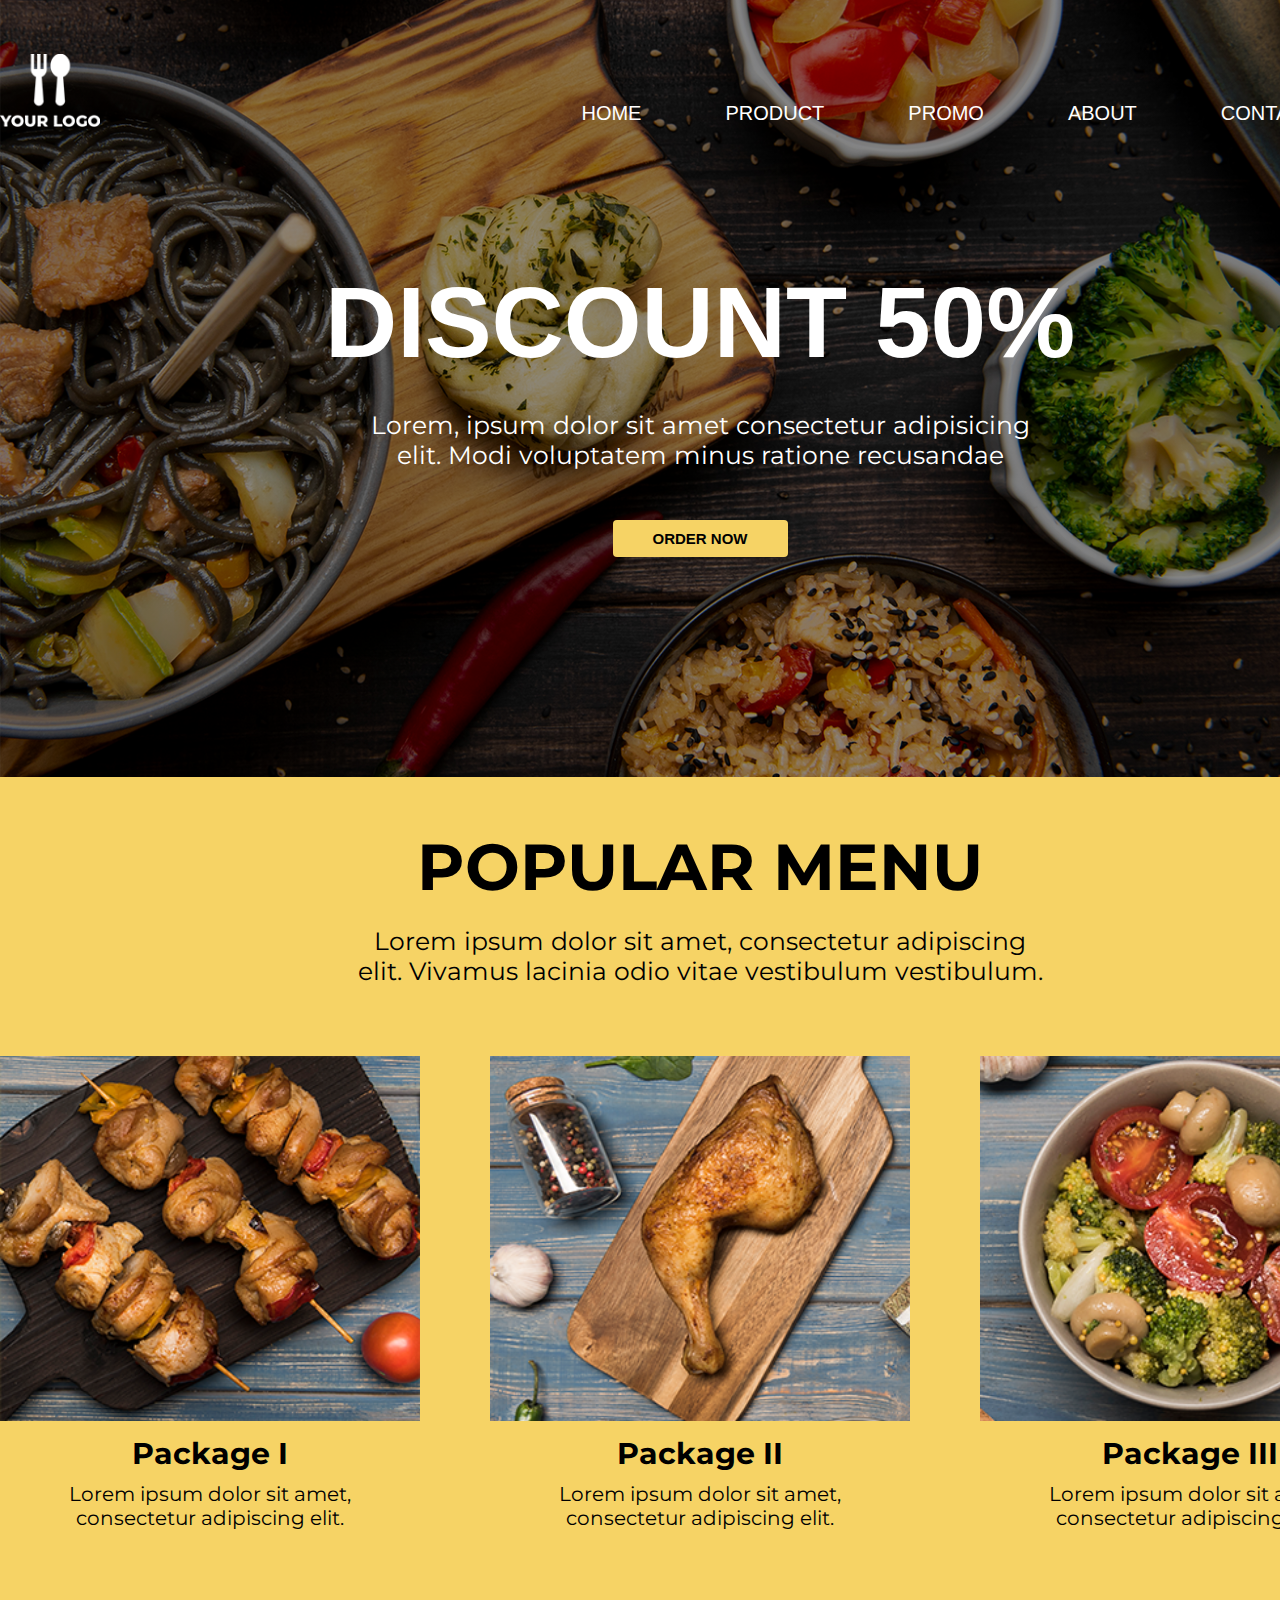
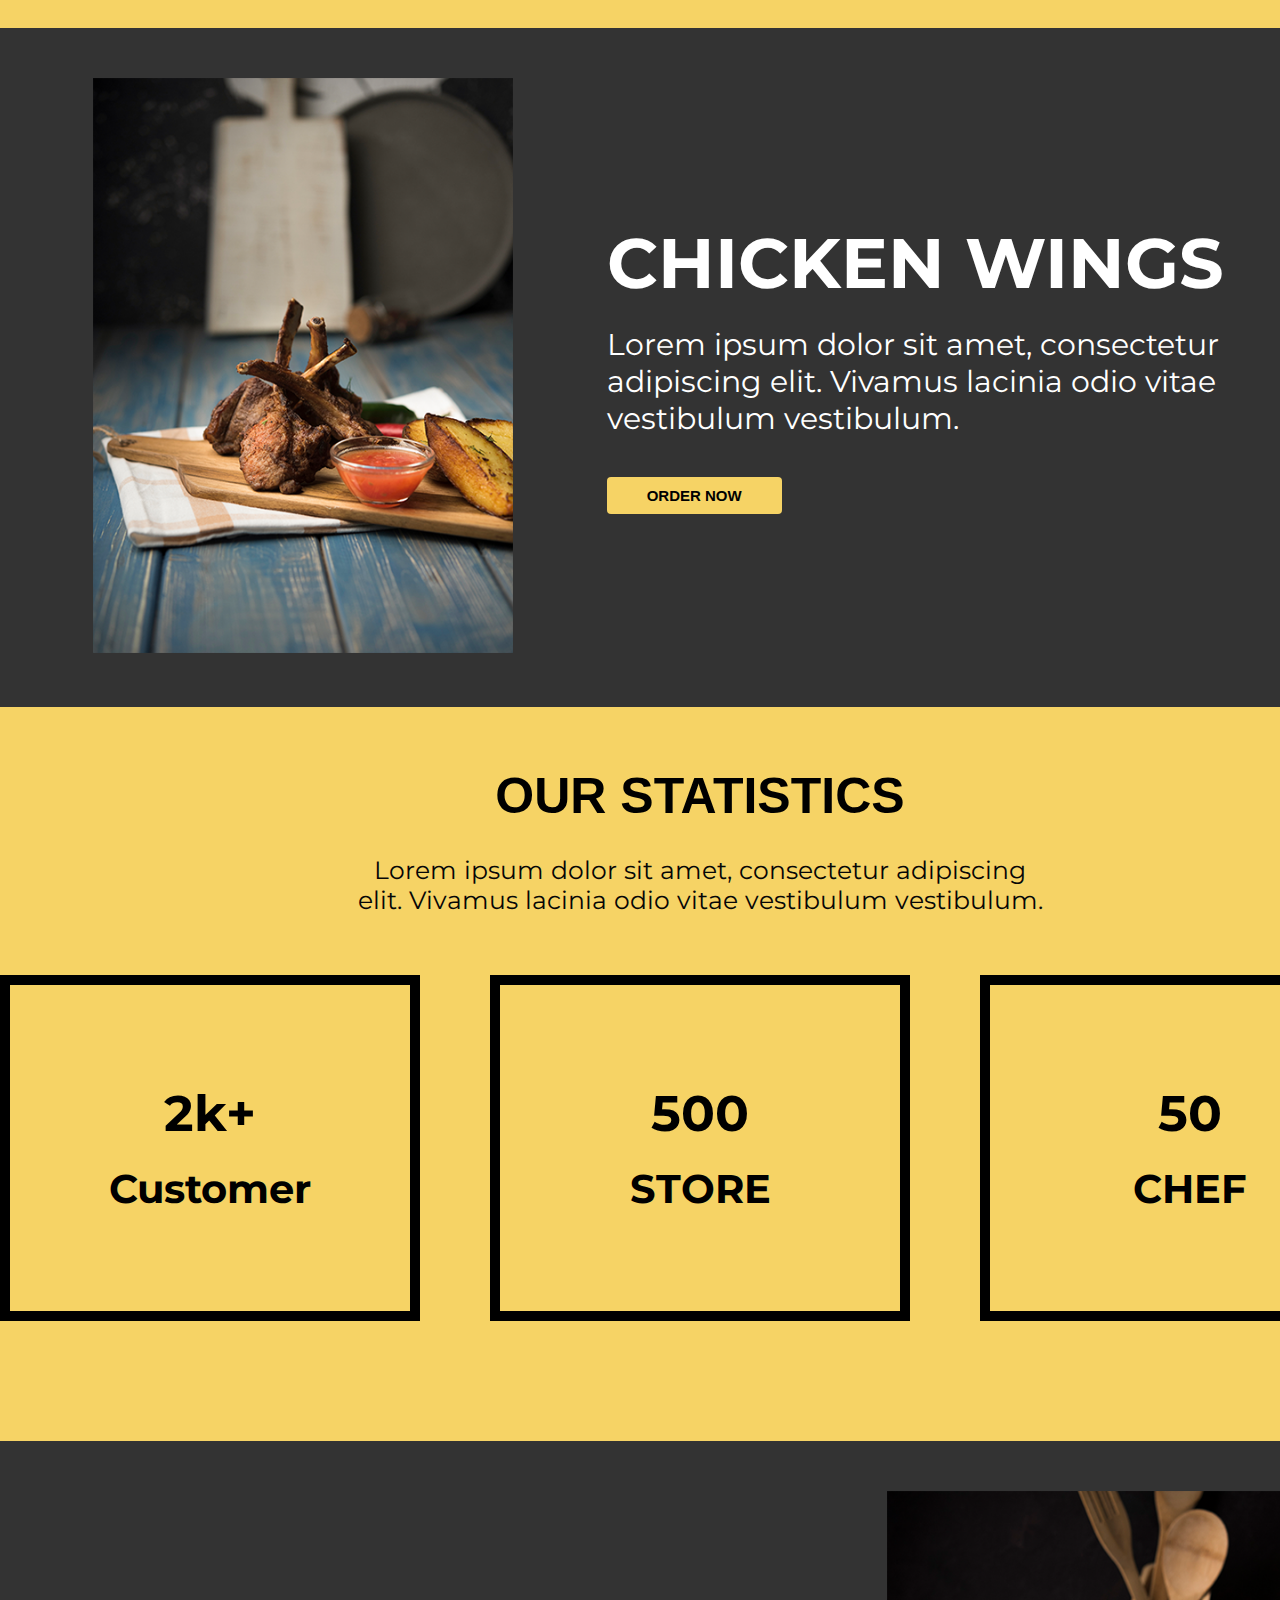
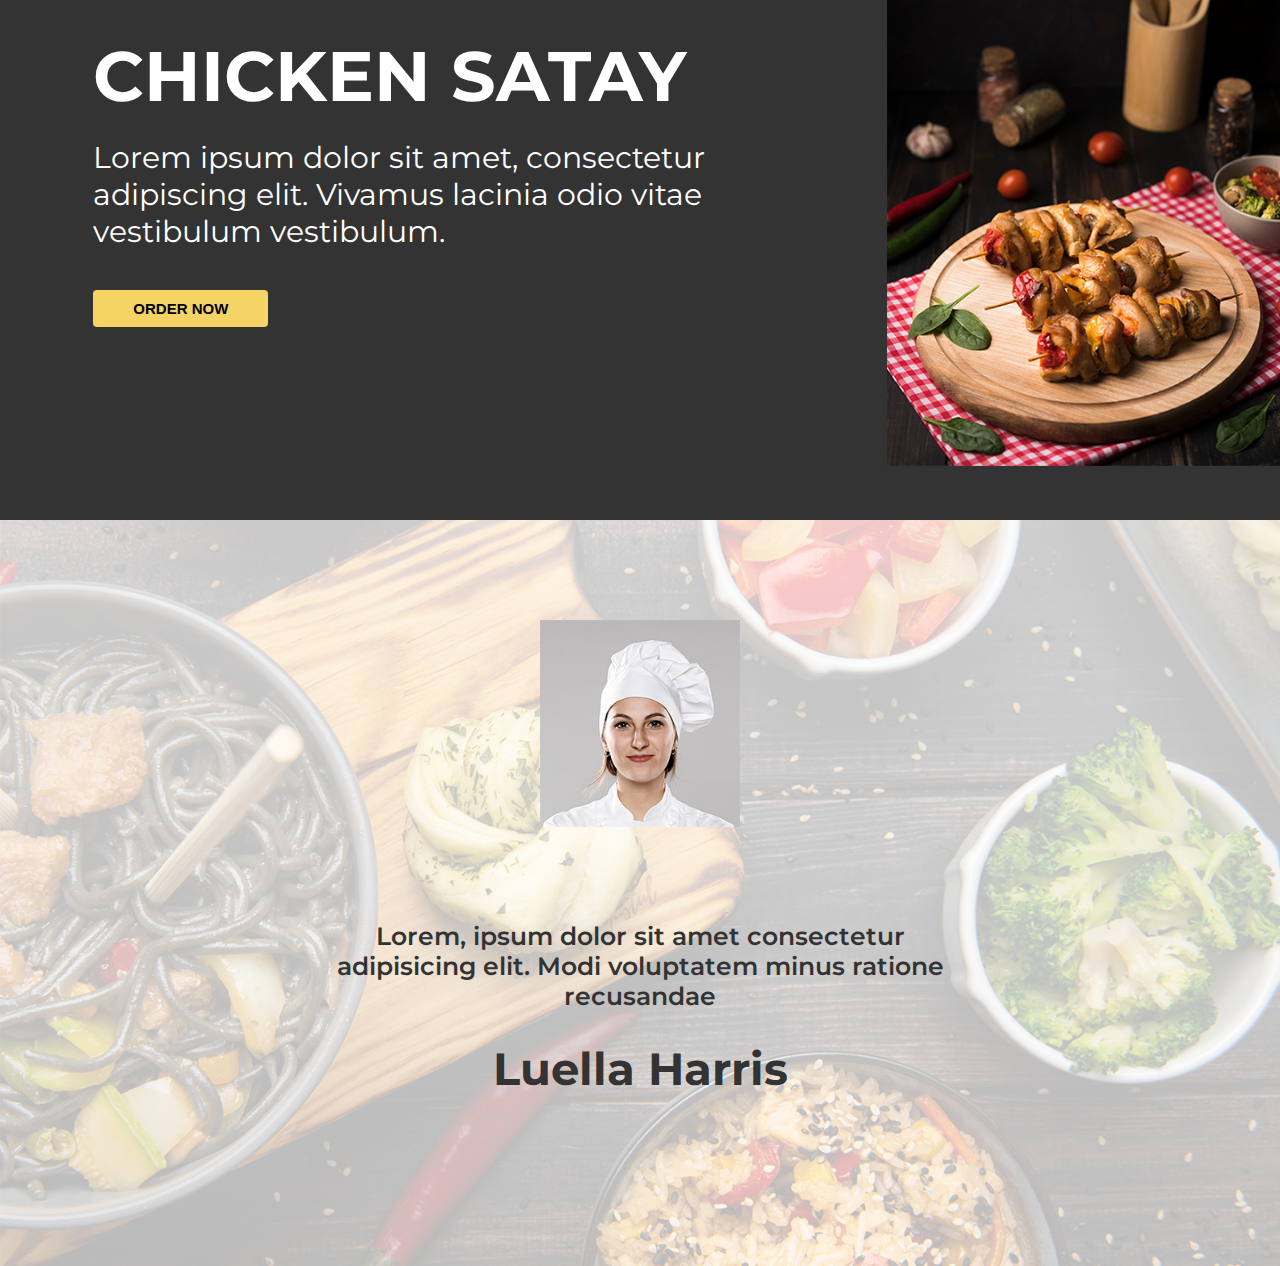
==== my-work/index.html @ dd8cdd61 "food psd" ====
<!DOCTYPE html>
<html lang="en">

<head>
    <meta charset="UTF-8">
    <meta name="viewport" content="width=device-width, initial-scale=1.0">
    <link rel="stylesheet" href="style.css">
    <link rel="stylesheet" href="https://cdnjs.cloudflare.com/ajax/libs/font-awesome/6.4.2/css/all.min.css"
        integrity="sha512-z3gLpd7yknf1YoNbCzqRKc4qyor8gaKU1qmn+CShxbuBusANI9QpRohGBreCFkKxLhei6S9CQXFEbbKuqLg0DA=="
        crossorigin="anonymous" referrerpolicy="no-referrer" />
    <link rel="preconnect" href="https://fonts.googleapis.com">
    <link rel="preconnect" href="https://fonts.gstatic.com" crossorigin>
    <link
        href="https://fonts.googleapis.com/css2?family=Alumni+Sans+Collegiate+One&family=Jost:ital,wght@1,400;1,500;1,600&family=Montserrat:wght@200;300&display=swap"
        rel="stylesheet">
    <link rel="preconnect" href="https://fonts.googleapis.com">
    <link rel="preconnect" href="https://fonts.gstatic.com" crossorigin>
    <link
        href="https://fonts.googleapis.com/css2?family=Alumni+Sans+Collegiate+One&family=Jost:ital,wght@1,400;1,500;1,600&family=Montserrat:wght@200;300;700&display=swap"
        rel="stylesheet">
    <title>Document</title>
</head>

<body>

    <!-- ................................Part of section one..................................... -->

    <section class="sec-one">
        <header class="head-1">
            <div class="container">
                <nav class="navbar row jsc ali">
                    <div class="logo">
                        <img src="./img/logo.png" alt="">
                    </div>
                    <div class="link">
                        <ul>
                            <li><a href="#">HOME</a></li>
                            <li><a href="#">PRODUCT</a></li>
                            <li><a href="#">PROMO</a></li>
                            <li><a href="#">ABOUT</a></li>
                            <li><a href="#">CONTACT</a></li>
                            <li><a href="#"></a><i class="fa-solid fa-magnifying-glass"></i></li>
                        </ul>
                    </div>
                </nav>
            </div>
        </header>
        <div class="home-sec">
            <div class="container">
                <div class="main-home-text">
                    <div>
                        <h1>Discount 50%</h1>
                    </div>
                    <div>
                        <p>Lorem, ipsum dolor sit amet consectetur adipisicing elit. Modi voluptatem minus ratione
                            recusandae</p>
                    </div>
                    <div class="order-now">
                        <div class="setup">
                            <button>Order now</button>
                        </div>
                    </div>
                </div>
            </div>
        </div>
    </section>

    <!-- .............................Part of section two............................. -->

    <section class="sec-two">
        <div class="container">
            <div class="sec-two-main">
                <div class="sec-two-text">
                    <div>
                        <h3>Popular menu</h3>
                    </div>
                    <div>
                        <p>Lorem ipsum dolor sit amet, consectetur adipiscing elit. Vivamus lacinia odio vitae
                            vestibulum vestibulum. </p>
                    </div>
                </div>
            </div>
            <div class="card">
                <div class="row jsc">
                    <div class="col-30">
                        <div>
                            <img src="./img/card-1.png" alt="">
                        </div>
                        <div>
                            <h3>Package I</h3>
                        </div>
                        <div>
                            <p>Lorem ipsum dolor sit amet, consectetur adipiscing elit.</p>
                        </div>
                    </div>
                    <div class="col-30">
                        <div>
                            <img src="./img/card-2.png" alt="">
                        </div>
                        <div>
                            <h3>Package II</h3>
                        </div>
                        <div>
                            <p>Lorem ipsum dolor sit amet, consectetur adipiscing elit.</p>
                        </div>
                    </div>
                    <div class="col-30">
                        <div>
                            <img src="./img/card-3.png" alt="">
                        </div>
                        <div>
                            <h3>Package III</h3>
                        </div>
                        <div>
                            <p>Lorem ipsum dolor sit amet, consectetur adipiscing elit.</p>
                        </div>
                    </div>
                </div>
            </div>
        </div>
    </section>

    <!-- .........................Part of section three............................... -->

    <section class="sec-three">
        <div class="container">
            <div class="sec-three-main">
                <div class="row space ali">
                    <div class="col-30">
                        <div>
                            <img src="./img/sec-three.png" alt="">
                        </div>
                    </div>
                    <div class="col-50">
                        <div>
                            <h4>Chicken wings</h4>
                        </div>
                        <div>
                            <p>Lorem ipsum dolor sit amet, consectetur adipiscing elit. Vivamus lacinia odio vitae
                                vestibulum vestibulum. </p>
                        </div>
                        <div class="order-now-2">
                            <div class="setup">
                                <button>Order now</button>
                            </div>
                        </div>
                    </div>
                </div>
            </div>
        </div>
    </section>

    <!-- ..............................Part of section four........................... -->

    <section class="sec-four">
        <div class="container">
            <div class="padd-setup">
                <div class="sec-four-main">
                    <div>
                        <h5>our statistics</h5>
                    </div>
                    <div>
                        <p>
                            Lorem ipsum dolor sit amet, consectetur adipiscing elit. Vivamus lacinia odio vitae
                            vestibulum vestibulum.
                        </p>
                    </div>
                </div>
                <div class="sec-four-card">
                    <div class="row jsc">
                        <div class="col-30">
                            <div>
                                <h5 class="main-t">2k+</h5>
                            </div>
                            <div>
                                <h5 class="sub-t">Customer</h5>
                            </div>
                        </div>
                        <div class="col-30">
                            <div>
                                <h5 class="main-t">500</h5>
                            </div>
                            <div>
                                <h5 class="sub-t">STORE</h5>
                            </div>
                        </div>
                        <div class="col-30">
                            <div>
                                <h5 class="main-t">50</h5>
                            </div>
                            <div>
                                <h5 class="sub-t">CHEF</h5>
                            </div>
                        </div>
                    </div>
                </div>
            </div>
        </div>
    </section>

    <!-- ...........................Part of section five............................. -->

    <section class="sec-five">
        <div class="container">
            <div class="sec-five-main">
                <div class="row space ali">
                    <div class="col-50">
                        <div>
                            <h6>Chicken Satay</h6>
                        </div>
                        <div>
                            <p>Lorem ipsum dolor sit amet, consectetur adipiscing elit. Vivamus lacinia odio vitae
                                vestibulum vestibulum. </p>
                        </div>
                        <div class="order-now-2">
                            <div class="setup">
                                <button>Order now</button>
                            </div>
                        </div>
                    </div>
                    <div class="col-30">
                        <div>
                            <img src="./img/section-five.png" alt="">
                        </div>
                    </div>
                </div>
            </div>
        </div>
    </section>

    <!-- ...........................Part of section six............................... -->

    <section class="sec-six">
        <div class="main-part row jsc">
            <div class="container">
                <div class="image">
                    <img src="../my-work/img/passportsize.png" alt="">
                </div>
                <div class="text-part">
                    <p>Lorem, ipsum dolor sit amet consectetur adipisicing elit. Modi voluptatem minus ratione
                        recusandae</p>
                </div>
                <div class="title-padd">
                    <div class="title-text">
                        <h2>Luella Harris</h2>
                    </div>
                </div>

            </div>
        </div>
    </section>

</body>

</html>
---- my-work/style.css ----
*{
    margin: 0;
    padding: 0;
    box-sizing: border-box;
}

/* section number one................................................. */

.container{
    width: 1400px;
    margin: 0 auto;
}

.sec-one{
    background-image: linear-gradient(rgba(0, 0, 0, 0.455), rgba(0, 0, 0, 0.438)), url(../my-work/img/main-bg.png);
    background-repeat: no-repeat;
    background-size: cover;
    /* height: 800px; */
    
}

.ali{
    align-items: center;
    /* padding: 5px 0; */
    /* line-height: 50px; */
}
.logo{
    width: 100px;
    
}
.logo img{
    width: 100%;
    /* vertical-align: middle; */
}

.row{
    display: flex;
}

.jsc{
    justify-content: space-between;
}

.link ul li{
    display: inline-block;
    margin: 60px 0px 60px 80px;
}

.link ul li a{
    color: white;
    text-decoration: none;
    font-family: sans-serif;
    font-size: 20px;
}

i{
    color: white;
    font-size: 20px;
}

.home-sec{
    padding: 80px 0 100px 0;
}

.main-home-text{
    padding: 0 0 100px 0;
}
.main-home-text h1{
    text-align: center;
    text-transform: uppercase;
    font-size: 100px;
    font-family: sans-serif;
    color: white;
    /* margin: 0 0 30px 0; */
}
.main-home-text p{
    width: 50%;
    margin: 30px auto;
    text-align: center;
    /* text-transform: uppercase; */
    font-size: 25px;
    font-weight: 400;
    font-family: 'Montserrat', sans-serif;
    color: white;
}

.order-now{
    /* display: inline-block; */
    /* margin: 0 auto; */
    text-align: center;
}
.setup{
    padding-bottom: 20px;
}
.order-now button{
    border-radius: 4px;
    padding: 10px 40px;
    background-color: #f6d365;
    font-size: 15px;
    font-weight: bold;
    border: none;
    text-transform: uppercase;
}

/* section number two................................. */

.sec-two{
    background-color: #f6d365;
}

.sec-two-main .sec-two-text h3{
    text-align: center;
    font-size: 65px;
    font-weight: 700;
    text-transform: uppercase;
    font-family: 'Montserrat', sans-serif;
}
.sec-two-text{
    padding: 50px 0;
}
.sec-two-text p{
    width: 50%;
    margin: 20px auto;
    text-align: center;
    /* text-transform: uppercase; */
    font-size: 25px;
    font-weight: 400;
    font-family: 'Montserrat', sans-serif;
    color: rgb(0, 0, 0);
}
.card .col-30{
    width: 30%;
    padding: 0 0 98px 0;
    /* border: solid black; */
}
.card img{
    width: 100%;
}
.card h3{
    text-align: center;
    padding: 10px 0;
    font-size: 30px;
    font-family: 'Montserrat', sans-serif;
}
.card p{
    width: 70%;
    font-size: 20px;
    margin: 0 auto;
    text-align: center;
    font-family: 'Montserrat', sans-serif;
}

/* section number three.............................. */

.sec-three{
    background-color: #333333;
    padding: 50px 0;
}

.sec-three-main .col-30{
    width: 30%;
    /* border: 1px solid white; */
}

.sec-three-main .col-50{
    width: 50%;
    /* border: 1px solid white; */
}

.sec-three-main img{
    width: 100%;
}

.sec-three h4{
    font-size: 70px;
    text-transform: uppercase;
    color: white;
    font-family: 'Montserrat', sans-serif;
    font-weight: 700;
    margin: 20px 0;
}

.sec-three p{
    width: 95%;
    color: white;
    font-size: 30px;
    font-family: 'Montserrat', sans-serif;
    margin: 20px 0;
}

.setup{
    padding: 20px 0;
}

.order-now-2 button{
    border-radius: 4px;
    padding: 10px 40px;
    background-color: #f6d365;
    font-size: 15px;
    font-weight: bold;
    border: none;
    text-transform: uppercase;
}

/* Section number four................................ */

.sec-four{
    background-color: #f6d365;
}

.sec-four-main h5{
    text-align: center;
    text-transform: uppercase;
    font-size: 50px;
    font-family: sans-serif;
    color:  black;
}

.sec-four-main p{
    width: 50%;
    margin: 30px auto;
    text-align: center;
    /* text-transform: uppercase; */
    font-size: 25px;
    font-weight: 400;
    font-family: 'Montserrat', sans-serif;
    color: rgb(6, 6, 6);
}

.sec-four-card .col-30{
    width: 30%;
    padding: 98px 0 98px 0;
    border: 10px solid black;
}

.sec-four-card .main-t{
    text-align: center;
    /* padding: 10px 0; */
    font-size: 50px;
    font-family: 'Montserrat', sans-serif;
}
.sec-four-card .sub-t{
    font-size: 40px;
    padding: 20px 0 0 0 ;
    /* margin: 0 auto; */
    text-align: center;
    font-family: 'Montserrat', sans-serif;
}

.sec-four-card{
    padding: 30px 0;
}

.padd-setup{
    padding: 60px 0 90px 0;
}

/* section number five................................ */

.sec-five{
    background-color: #333333;
    padding: 50px 0;
}

.sec-five-main .col-30{
    width: 30%;
    /* border: 1px solid white; */
}

.space{
    justify-content: space-evenly;
}
.sec-five-main .col-50{
    width: 50%;
    /* border: 1px solid white; */
}

.sec-five-main img{
    width: 100%;
}

.sec-five h6{
    font-size: 70px;
    text-transform: uppercase;
    color: white;
    font-family: 'Montserrat', sans-serif;
    font-weight: 700;
    margin: 20px 0;
}

.sec-five p{
    width: 95%;
    color: white;
    font-size: 30px;
    font-family: 'Montserrat', sans-serif;
    margin: 20px 0;
}

.setup{
    padding: 20px 0;
}

.order-now-2 button{
    border-radius: 4px;
    padding: 10px 40px;
    background-color: #f6d365;
    font-size: 15px;
    font-weight: bold;
    border: none;
    text-transform: uppercase;
}


/* section number six................................. */

.main-part{
    background-image: linear-gradient(rgba(255, 255, 255, 0.792), rgba(255, 255, 255, 0.732)), url(../my-work/img/main-bg.png);
    background-repeat: no-repeat;
    background-size: cover;
}

.image{
    width: 200px;
    margin: 0 auto;
    padding: 100px 0 90px 0;
}

.image img{
    width: 100%;
}

.text-part p{
    width: 50%;
    margin: 0 auto;
    text-align: center;
    /* text-transform: uppercase; */
    font-size: 25px;
    font-weight: 600;
    font-family: 'Montserrat', sans-serif;
    color: #333333;
}

.title-text h2{
    text-align: center;
    padding: 30px 0 100px 0;
    font-weight: bolder;
    font-size: 45px;
    font-family: 'Montserrat', sans-serif;
    color: #333333;
}

.title-padd{
    padding-bottom: 70px;
}
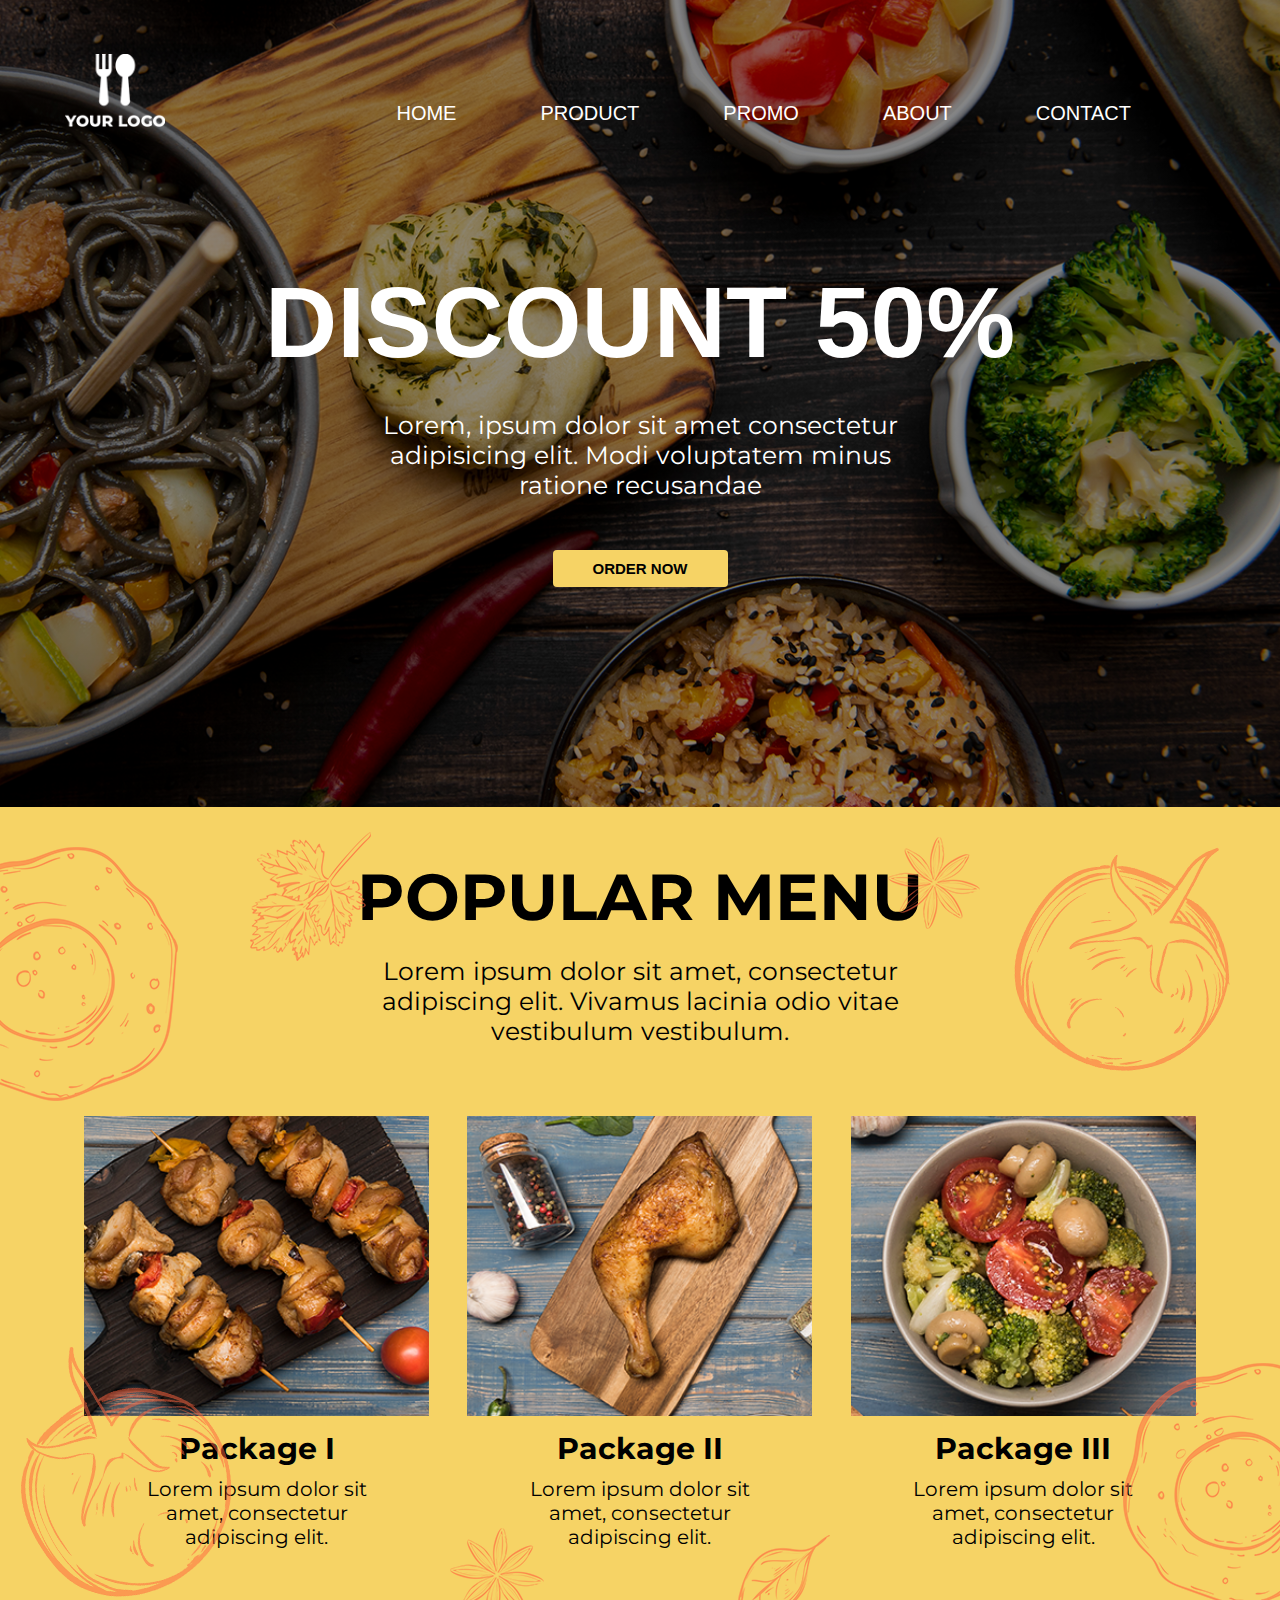
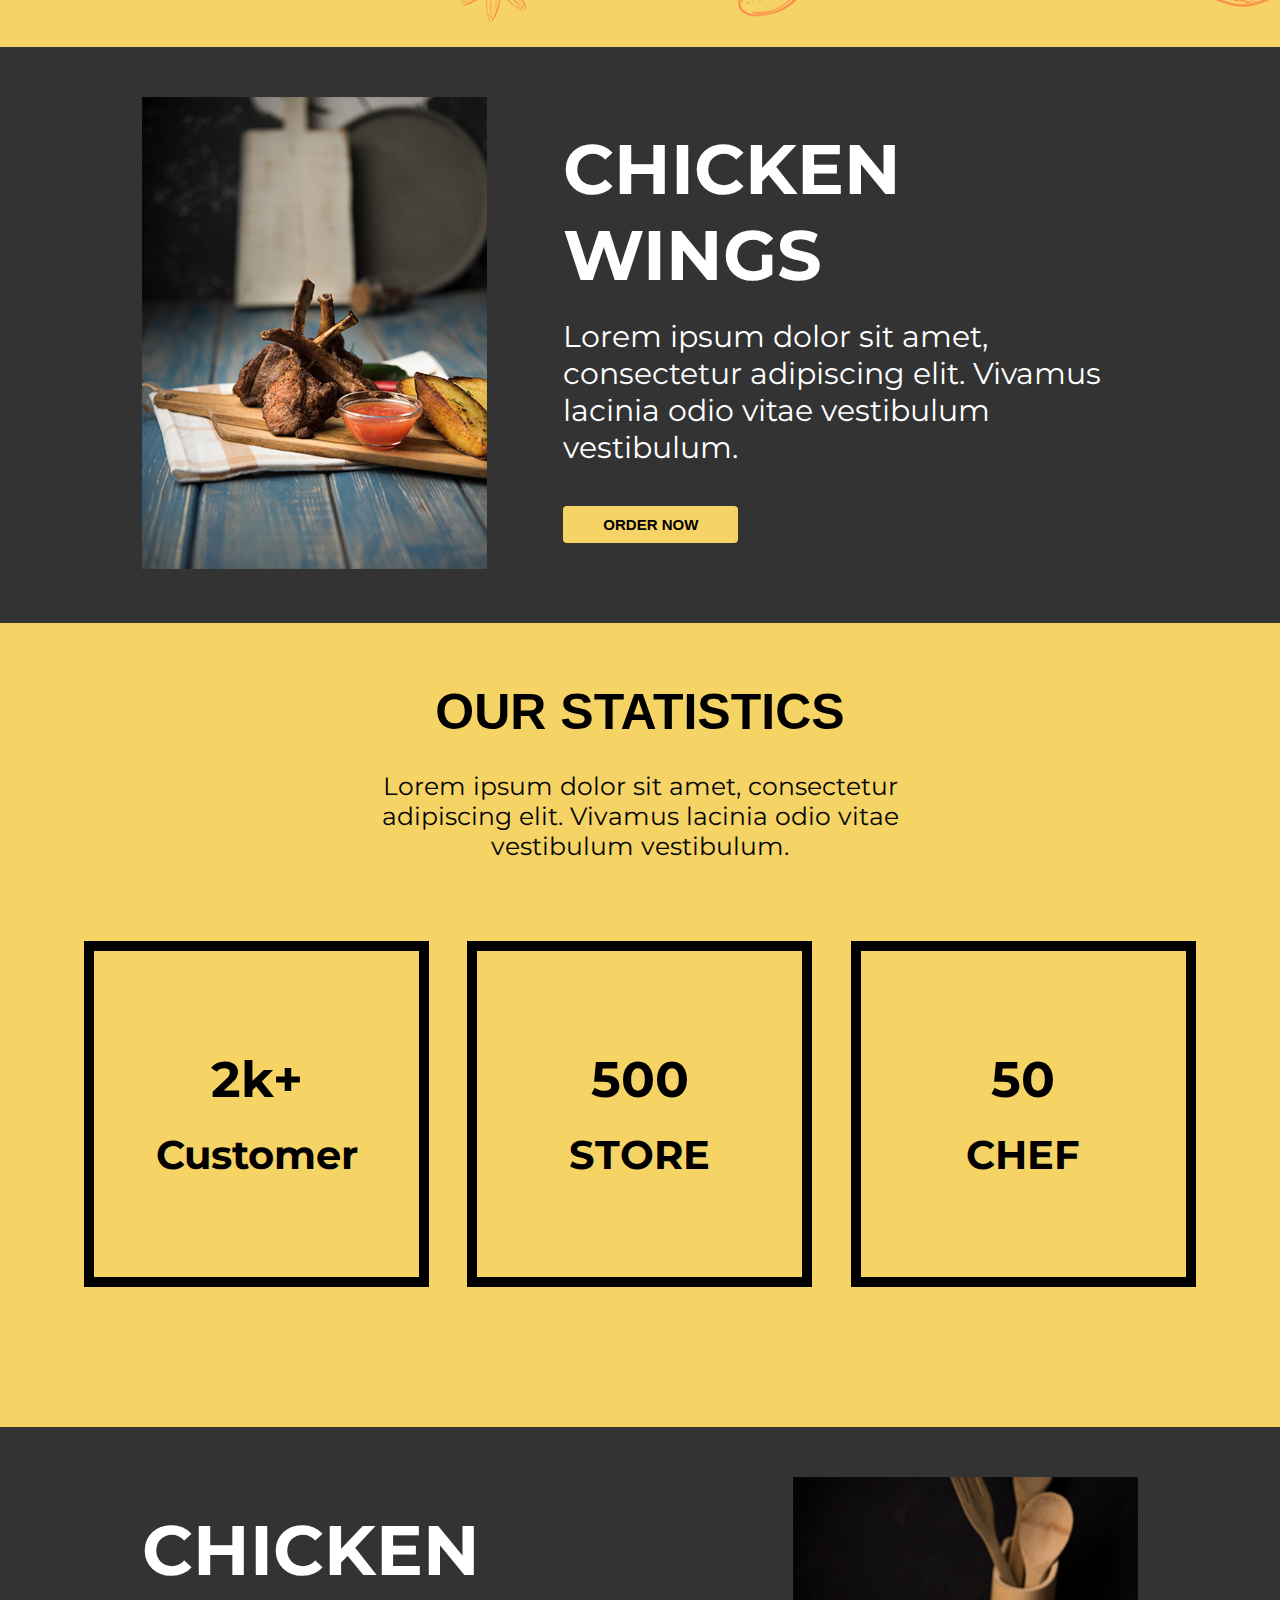
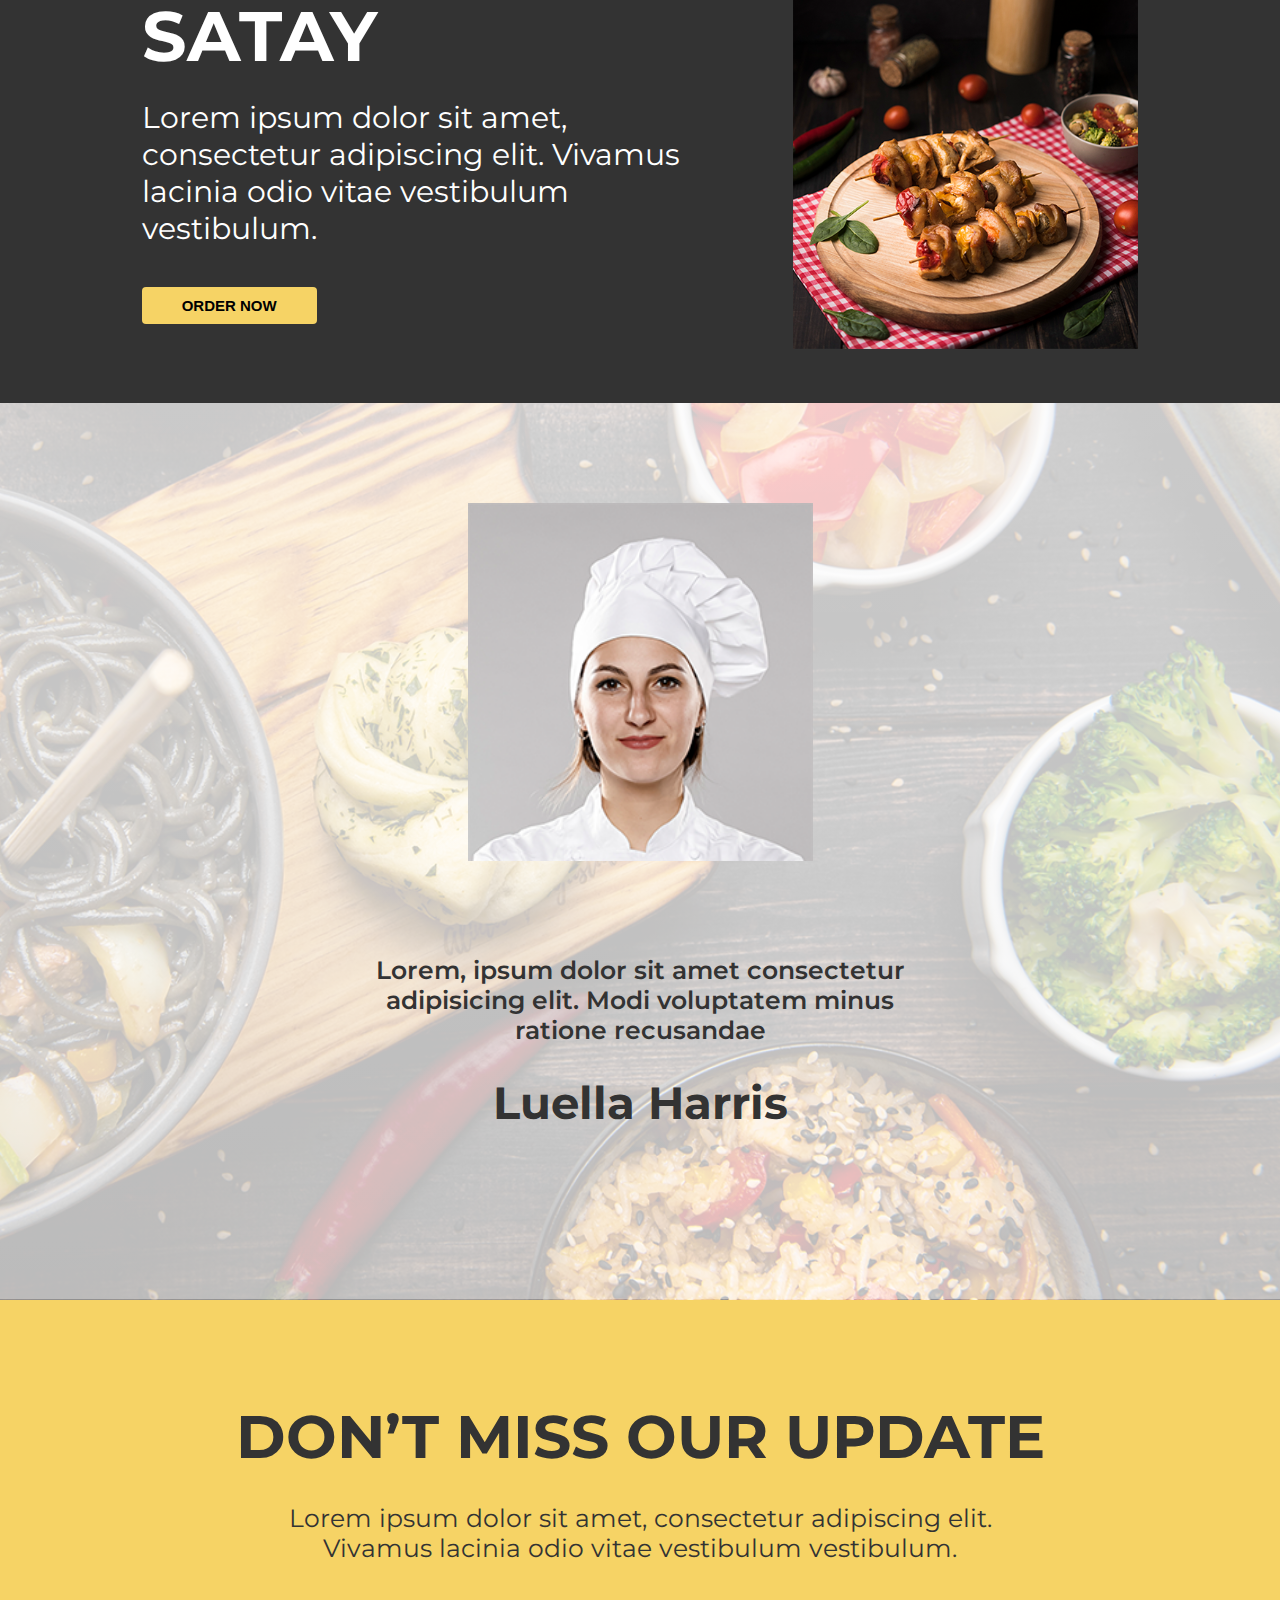
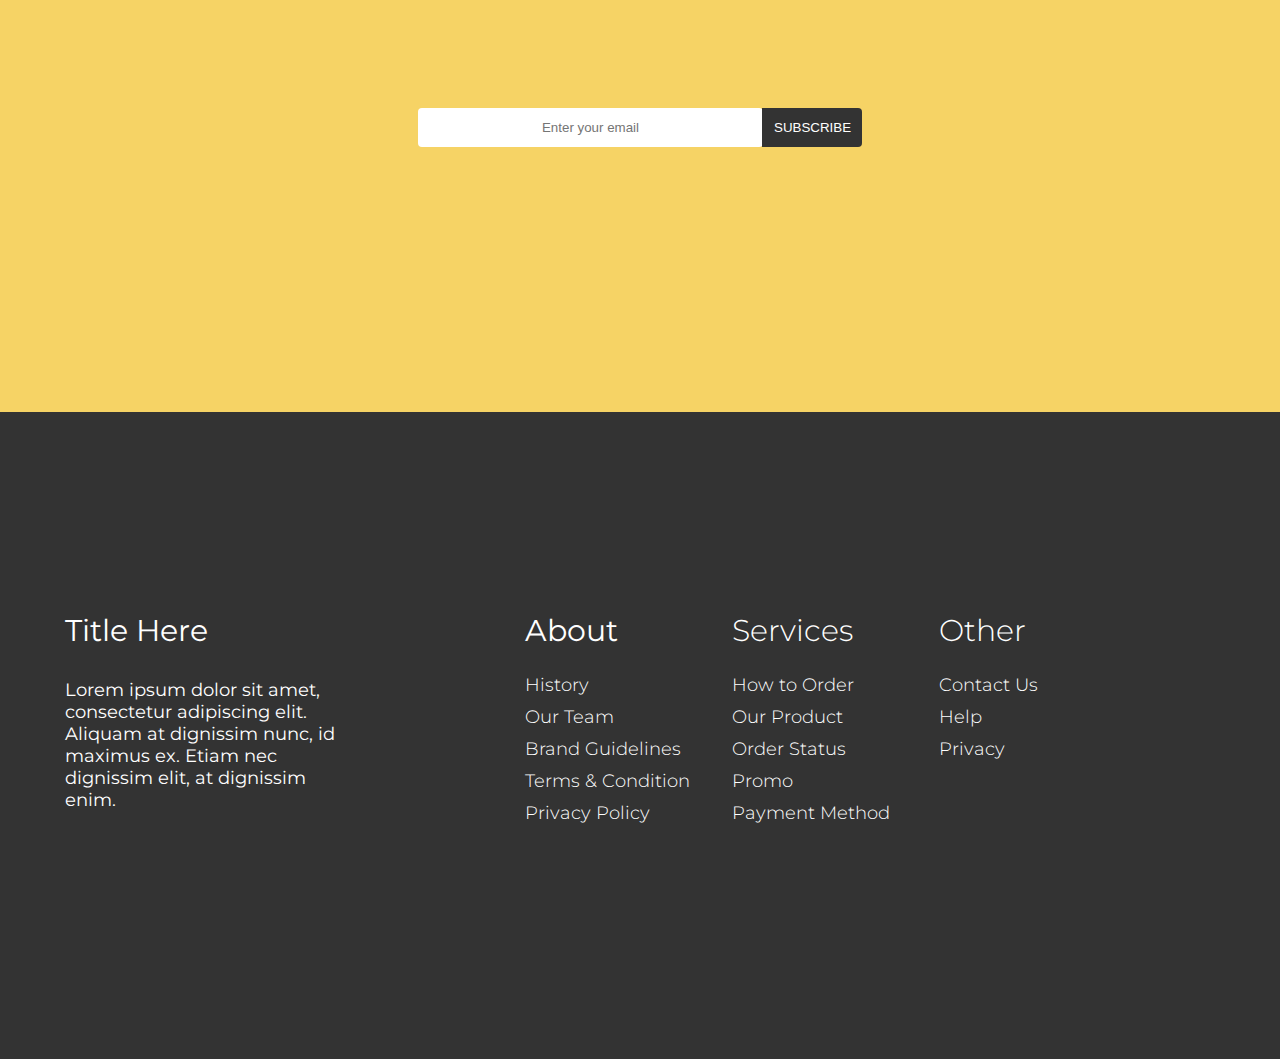
==== commit 462a9bed: "my-psd" ====
--- a/my-work/index.html
+++ b/my-work/index.html
@@ -5,9 +5,6 @@
     <meta charset="UTF-8">
     <meta name="viewport" content="width=device-width, initial-scale=1.0">
     <link rel="stylesheet" href="style.css">
-    <link rel="stylesheet" href="https://cdnjs.cloudflare.com/ajax/libs/font-awesome/6.4.2/css/all.min.css"
-        integrity="sha512-z3gLpd7yknf1YoNbCzqRKc4qyor8gaKU1qmn+CShxbuBusANI9QpRohGBreCFkKxLhei6S9CQXFEbbKuqLg0DA=="
-        crossorigin="anonymous" referrerpolicy="no-referrer" />
     <link rel="preconnect" href="https://fonts.googleapis.com">
     <link rel="preconnect" href="https://fonts.gstatic.com" crossorigin>
     <link
@@ -18,6 +15,9 @@
     <link
         href="https://fonts.googleapis.com/css2?family=Alumni+Sans+Collegiate+One&family=Jost:ital,wght@1,400;1,500;1,600&family=Montserrat:wght@200;300;700&display=swap"
         rel="stylesheet">
+    <link rel="stylesheet" href="https://cdnjs.cloudflare.com/ajax/libs/font-awesome/6.4.2/css/all.min.css"
+        integrity="sha512-z3gLpd7yknf1YoNbCzqRKc4qyor8gaKU1qmn+CShxbuBusANI9QpRohGBreCFkKxLhei6S9CQXFEbbKuqLg0DA=="
+        crossorigin="anonymous" referrerpolicy="no-referrer" />
     <title>Document</title>
 </head>
 
@@ -118,6 +118,32 @@
                 </div>
             </div>
         </div>
+        <div class="sec-2-img1">
+            <div>
+                <img src="./img/sec-2-1.png" class="s2-pos i-two-1" alt="">
+            </div>
+            <div>
+                <img src="./img/sec-2-2.png" class="s2-pos i-two-2" alt="">
+            </div>
+            <div>
+                <img src="./img/sec-2-3.png" class="s2-pos i-two-3" alt="">
+            </div>
+            <div>
+                <img src="./img/sec-2-4.png" class="s2-pos i-two-4" alt="">
+            </div>
+            <div>
+                <img src="./img/sec-2-5.png" class="s2-pos i-two-5" alt="">
+            </div>
+            <div>
+                <img src="./img/sec-2-6.png" class="s2-pos i-two-6" alt="">
+            </div>
+            <div>
+                <img src="./img/sec-2-7.png" class="s2-pos i-two-7" alt="">
+            </div>
+            <div>
+                <img src="./img/sec-2-8.png" class="s2-pos i-two-8" alt="">
+            </div>
+        </div>
     </section>
 
     <!-- .........................Part of section three............................... -->
@@ -245,11 +271,94 @@
                         <h2>Luella Harris</h2>
                     </div>
                 </div>
-
-            </div>
-        </div>
-    </section>
-
+            </div>
+        </div>
+    </section>
+
+    <!-- ............................Part of section seven............................. -->
+
+
+    <section class="sec-seven">
+        <div class="container">
+            <div class="sec-seven-main">
+                <div class="sec-seven-main-text">
+                    <h1>Don’t Miss Our Update</h1>
+                </div>
+                <div class="sec-seven-sub-text">
+                    <p>Lorem ipsum dolor sit amet, consectetur adipiscing elit. Vivamus lacinia odio vitae vestibulum
+                        vestibulum. </p>
+                </div>
+                <div class="input-box">
+                    <div class="padding">
+                        <input type="email" placeholder="Enter your email" required>
+                        <button>SUBSCRIBE</button>
+                    </div>
+                </div>
+            </div>
+        </div>
+    </section>
+
+    <!-- ..........................Part of section eight.............................. -->
+
+    <section class="sec-eight">
+        <div class="container">
+            <div class="padd-set">
+                <div class="sec-eight-main row jsc">
+                    <div class="col-30">
+                        <div>
+                            <h1>Title Here</h1>
+                        </div>
+                        <div>
+                            <p>Lorem ipsum dolor sit amet, consectetur adipiscing elit. Aliquam at dignissim nunc, id
+                                maximus ex. Etiam nec dignissim elit, at dignissim enim. </p>
+                        </div>
+                        <div class="logos">
+                            <i class="fa-brands fa-instagram"></i>
+                            <i class="fa-brands fa-facebook"></i>
+                            <i class="fa-brands fa-twitter"></i>
+                            <i class="fa-brands fa-whatsapp"></i>
+                        </div>
+                    </div>
+                    <div class="sec-eight-col-60 row ">
+                        <div class="col-30">
+                            <div class="main-h2">
+                                <h2>About</h2>
+                            </div>
+                            <div class="sub-h2">
+                                <h2>History</h2>
+                                <h2>Our Team</h2>
+                                <h2>Brand Guidelines</h2>
+                                <h2>Terms & Condition</h2>
+                                <h2>Privacy Policy</h2>
+                            </div>
+                        </div>
+                        <div class="col-30">
+                            <div class="main-h3">
+                                <h3>Services</h3>
+                            </div>
+                            <div class="sub-h3">
+                                <h3>How to Order</h3>
+                                <h3>Our Product</h3>
+                                <h3>Order Status</h3>
+                                <h3>Promo</h3>
+                                <h3>Payment Method</h3>
+                            </div>
+                        </div>
+                        <div class="col-30">
+                            <div class="main-h4">
+                                <h4>Other</h4>
+                            </div>
+                            <div class="sub-h4">
+                                <h4>Contact Us</h4>
+                                <h4>Help</h4>
+                                <h4>Privacy</h4>
+                            </div>
+                        </div>
+                    </div>
+                </div>
+            </div>
+        </div>
+    </section>
 </body>
 
 </html>--- a/my-work/style.css
+++ b/my-work/style.css
@@ -7,7 +7,7 @@
 /* section number one................................................. */
 
 .container{
-    width: 1400px;
+    width: 100%;
     margin: 0 auto;
 }
 
@@ -15,8 +15,8 @@
     background-image: linear-gradient(rgba(0, 0, 0, 0.455), rgba(0, 0, 0, 0.438)), url(../my-work/img/main-bg.png);
     background-repeat: no-repeat;
     background-size: cover;
-    /* height: 800px; */
-    
+    background-position: center center;
+    overflow: hidden;
 }
 
 .ali{
@@ -35,10 +35,12 @@
 
 .row{
     display: flex;
+    flex-wrap: wrap;
 }
 
 .jsc{
     justify-content: space-between;
+    /* justify-content: space-evenly; */
 }
 
 .link ul li{
@@ -106,6 +108,8 @@
 
 .sec-two{
     background-color: #f6d365;
+    position: relative;
+    overflow: hidden;
 }
 
 .sec-two-main .sec-two-text h3{
@@ -129,7 +133,7 @@
     color: rgb(0, 0, 0);
 }
 .card .col-30{
-    width: 30%;
+    width: 100%;
     padding: 0 0 98px 0;
     /* border: solid black; */
 }
@@ -149,21 +153,59 @@
     text-align: center;
     font-family: 'Montserrat', sans-serif;
 }
+/* -----sec-two image positions----- */
+.s2-pos{
+    position: absolute;
+}
+.i-two-1{
+    top: 40px;
+    left: -70px;
+}
+.i-two-2{
+    top: 25px;
+    left: 250px;
+}
+.i-two-3{
+    top: 30px;
+    right: 300px;
+}
+.i-two-4{
+    top: 40px;
+    right: 50px;
+}
+.i-two-5{
+    /* z-index: -1; */
+    bottom: 50px;
+    left: 20px;
+}
+.i-two-6{
+    bottom: 25px;
+    left: 450px;
+}
+.i-two-7{
+    bottom: 30px;
+    right: 450px;
+}
+.i-two-8{
+    bottom: 40px;
+    right: -80px;
+}
 
 /* section number three.............................. */
 
 .sec-three{
     background-color: #333333;
     padding: 50px 0;
+    overflow: hidden;
 }
 
 .sec-three-main .col-30{
-    width: 30%;
+    width: 100%;
     /* border: 1px solid white; */
 }
 
 .sec-three-main .col-50{
-    width: 50%;
+    width: 100%;
     /* border: 1px solid white; */
 }
 
@@ -206,6 +248,7 @@
 
 .sec-four{
     background-color: #f6d365;
+    overflow: hidden;
 }
 
 .sec-four-main h5{
@@ -228,7 +271,7 @@
 }
 
 .sec-four-card .col-30{
-    width: 30%;
+    width: 100%;
     padding: 98px 0 98px 0;
     border: 10px solid black;
 }
@@ -260,10 +303,11 @@
 .sec-five{
     background-color: #333333;
     padding: 50px 0;
+    overflow: hidden;
 }
 
 .sec-five-main .col-30{
-    width: 30%;
+    width: 100%;
     /* border: 1px solid white; */
 }
 
@@ -271,7 +315,7 @@
     justify-content: space-evenly;
 }
 .sec-five-main .col-50{
-    width: 50%;
+    width: 100%;
     /* border: 1px solid white; */
 }
 
@@ -317,10 +361,12 @@
     background-image: linear-gradient(rgba(255, 255, 255, 0.792), rgba(255, 255, 255, 0.732)), url(../my-work/img/main-bg.png);
     background-repeat: no-repeat;
     background-size: cover;
+    background-position: center center;
+    overflow: hidden;
 }
 
 .image{
-    width: 200px;
+    width: 30%;
     margin: 0 auto;
     padding: 100px 0 90px 0;
 }
@@ -351,4 +397,257 @@
 
 .title-padd{
     padding-bottom: 70px;
+}
+
+/* section number seven......................... */
+
+.sec-seven{
+    background-color: #f6d365;
+    overflow: hidden;
+}
+
+.sec-seven-main{
+    padding: 100px 0;
+}
+.sec-seven-sub-text p{
+    width: 70%;
+    margin: 0 auto;
+    padding: 30px 0 80px 0;
+    text-align: center;
+    /* text-transform: uppercase; */
+    font-size: 25px;
+    font-family: 'Montserrat', sans-serif;
+    color: #333333;
+}
+
+.sec-seven-main-text h1{
+    text-align: center;
+    text-transform: uppercase;
+    font-weight: bolder;
+    font-size: 60px;
+    font-family: 'Montserrat', sans-serif;
+    color: #333333;
+}
+
+.input-box input{
+    /* display: inline-block; */
+    width: 30%;
+    padding: 12px;
+    border-radius: 4px;
+    text-align: center;
+    border: none;
+}
+
+.input-box{
+    text-align: center;
+    position: relative;
+    padding: 0 0 100px 0;
+    justify-content: center;
+}
+
+.input-box button{
+    padding: 12px;
+    margin-left: -5px;
+    text-align: center;
+    width: 100px;
+    border-radius: 0 4px 4px 0;
+    background-color: #333333;
+    color: white;
+    border: none;
+}
+
+.padding{
+    padding: 65px 0;
+}
+
+/* section number eight............................... */
+
+.sec-eight{
+    background-color: #333333;
+    overflow: hidden;
+}
+
+.sec-eight-main{
+    color: white;
+    padding: 100px 0;
+}
+.sec-eight-main .col-30{
+    width: 30%;
+}
+.sec-eight-col-60{
+    width: 60%;
+}
+.sec-eight-col-60 .col-30{
+    width: 30%;
+    /* justify-content: space-evenly; */
+}
+
+.sec-eight-main .col-30 h1{
+    font-size: 30px;
+    font-weight: 400;
+    font-family: 'Montserrat', sans-serif;
+}
+.sec-eight-main .col-30 p{
+    padding: 30px 0;
+    width: 85%;
+    font-size: 18px;
+    font-family: 'Montserrat', sans-serif;
+}
+.sec-eight-main .col-30 i{
+    font-size: 25px;
+    display: inline-block;
+    margin: 0 5px;
+}
+
+.sec-eight-col-60 .col-30 .main-h2 h2{
+    font-size: 30px;
+    font-weight: 400;
+    font-family: 'Montserrat', sans-serif;
+}
+.sec-eight-col-60 .col-30 .sub-h2 h2{
+    font-size: 18px;
+    font-weight: 300;
+    padding: 5px 0;
+    font-family: 'Montserrat', sans-serif;
+}
+.sub-h2{
+    padding: 20px 0 0 0;
+}
+
+.padd-set{
+    padding: 100px 0;
+}
+
+.sec-eight-col-60 .col-30 .main-h3 h3{
+    font-size: 30px;
+    font-weight: 300;
+    font-family: 'Montserrat', sans-serif;
+}
+.sec-eight-col-60 .col-30 .sub-h3 h3{
+    font-size: 18px;
+    font-weight: 300;
+    padding: 5px 0;
+    font-family: 'Montserrat', sans-serif;
+}
+.sub-h3{
+    padding: 20px 0 0 0;
+}
+
+.sec-eight-col-60 .col-30 .main-h4 h4{
+    font-size: 30px;
+    font-weight: 300;
+    font-family: 'Montserrat', sans-serif;
+}
+.sec-eight-col-60 .col-30 .sub-h4 h4{
+    font-size: 18px;
+    font-weight: 300;
+    padding: 5px 0;
+    font-family: 'Montserrat', sans-serif;
+}
+.sub-h4{
+    padding: 20px 0 0 0;
+}
+
+
+/* @media quary part............................................................................................ */
+
+@media(min-width:768px){
+    .container{
+        width: 718px;
+    }
+    .card .col-30{
+        width: 45%;
+        margin: 0 auto;
+    }
+    .sec-three-main .col-30{
+        width: 30%;
+    }
+    .sec-three-main .col-50{
+        width: 50%;
+    }
+    .sec-four-card .col-30{
+        width: 45%;
+        margin: 20px auto;
+    }
+    .sec-five-main .col-30{
+        width: 30%;
+    }
+    .sec-five-main .col-50{
+        width: 50%;
+    }
+    .sec-eight-main .col-30{
+        width: 30%;
+    }
+    .sec-eight-main .col-60{
+        width: 60%;
+    }
+    .sec-eight-col-60 .col-30{
+        width: 30%;
+    }
+}
+
+@media(min-width:992px){
+    .container{
+        width: 942px;
+    }
+    .card .col-30{
+        width: 30%;
+    }
+    .sec-three-main .col-30{
+        width: 30%;
+    }
+    .sec-three-main .col-50{
+        width: 50%;
+    }
+    .sec-four-card .col-30{
+        width: 30%;
+    }
+    .sec-five-main .col-30{
+        width: 30%;
+    }
+    .sec-five-main .col-50{
+        width: 50%;
+    }
+    .sec-eight-main .col-30{
+        width: 30%;
+    }
+    .sec-eight-main .col-60{
+        width: 60%;
+    }
+    .sec-eight-col-60 .col-30{
+        width: 30%;
+    }
+}
+
+@media(min-width:1200px){
+    .container{
+        width: 1150px;
+    }
+    .card .col-30{
+        width: 30%;
+    }
+    .sec-three-main .col-30{
+        width: 30%;
+    }
+    .sec-three-main .col-50{
+        width: 50%;
+    }
+    .sec-four-card .col-30{
+        width: 30%;
+    }
+    .sec-five-main .col-30{
+        width: 30%;
+    }
+    .sec-five-main .col-50{
+        width: 50%;
+    }
+    .sec-eight-main .col-30{
+        width: 30%;
+    }
+    .sec-eight-main .col-60{
+        width: 60%;
+    }
+    .sec-eight-col-60 .col-30{
+        width: 30%;
+    }
 }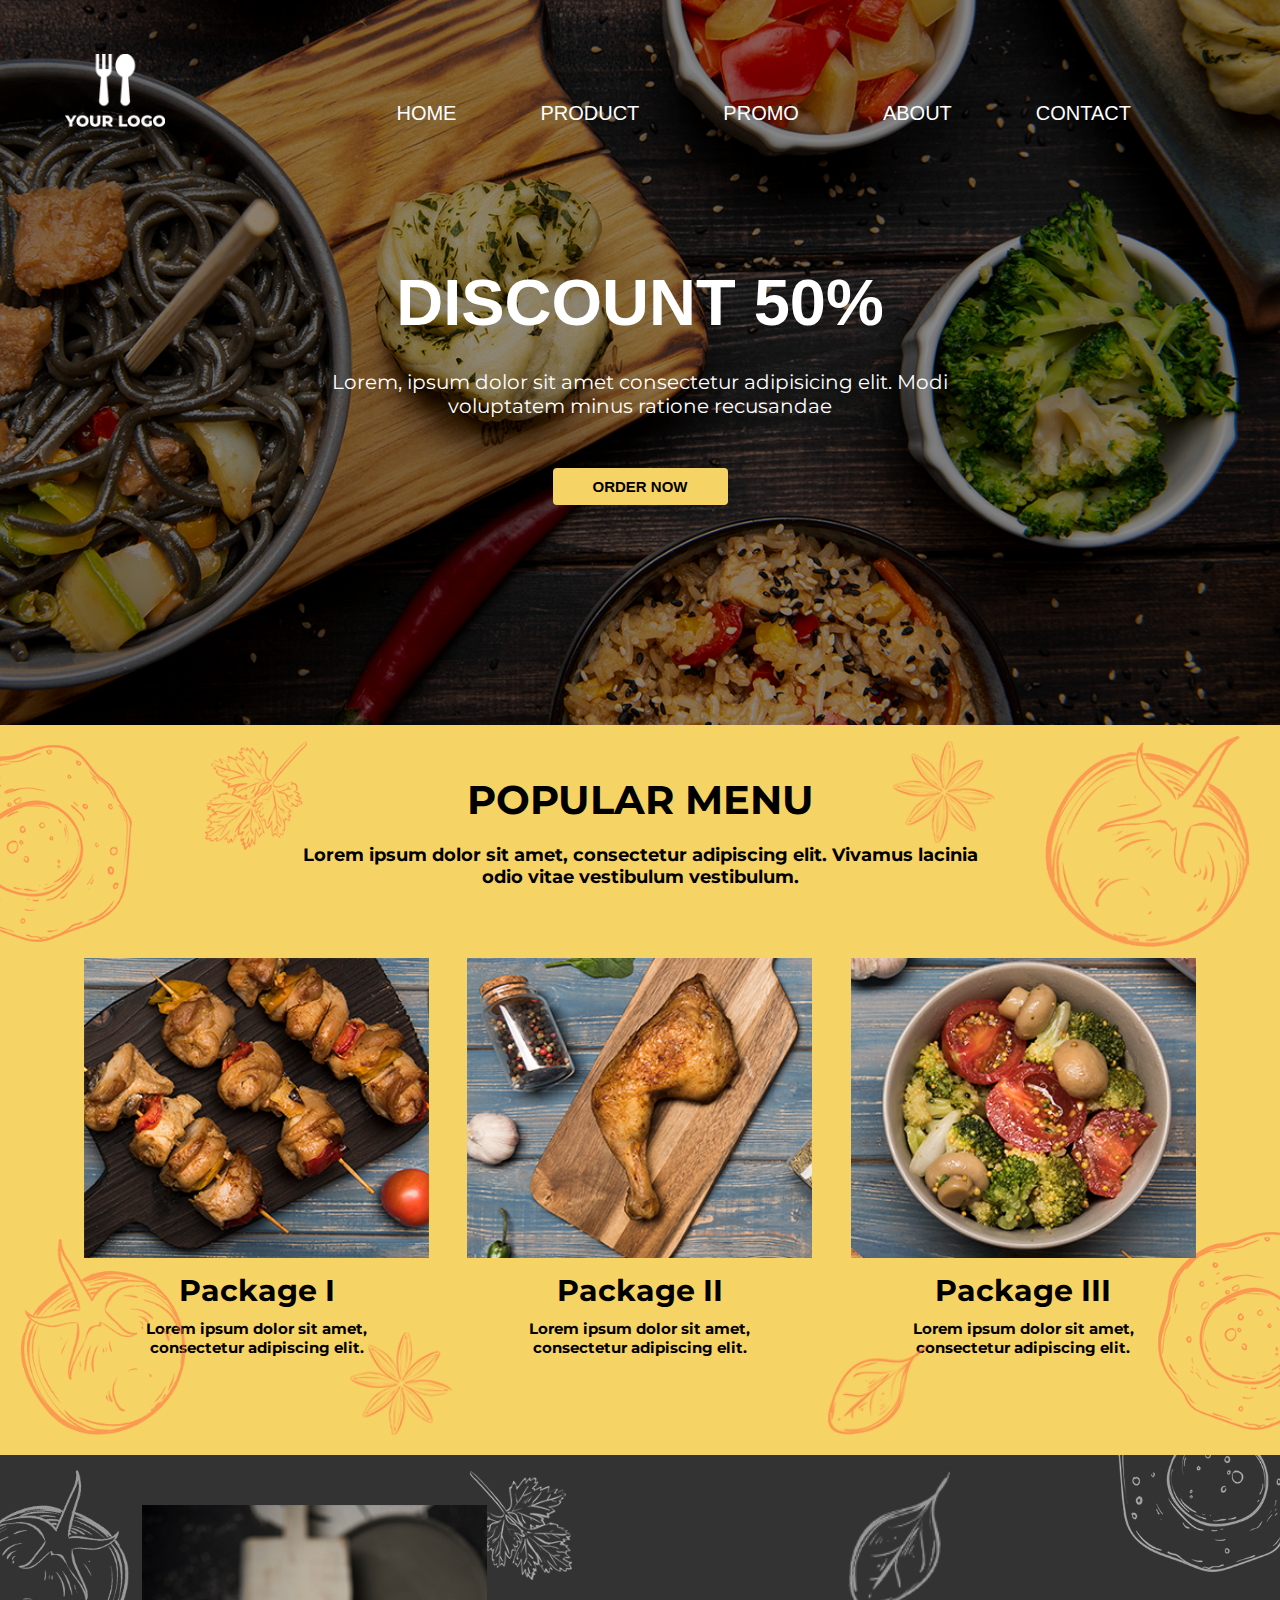
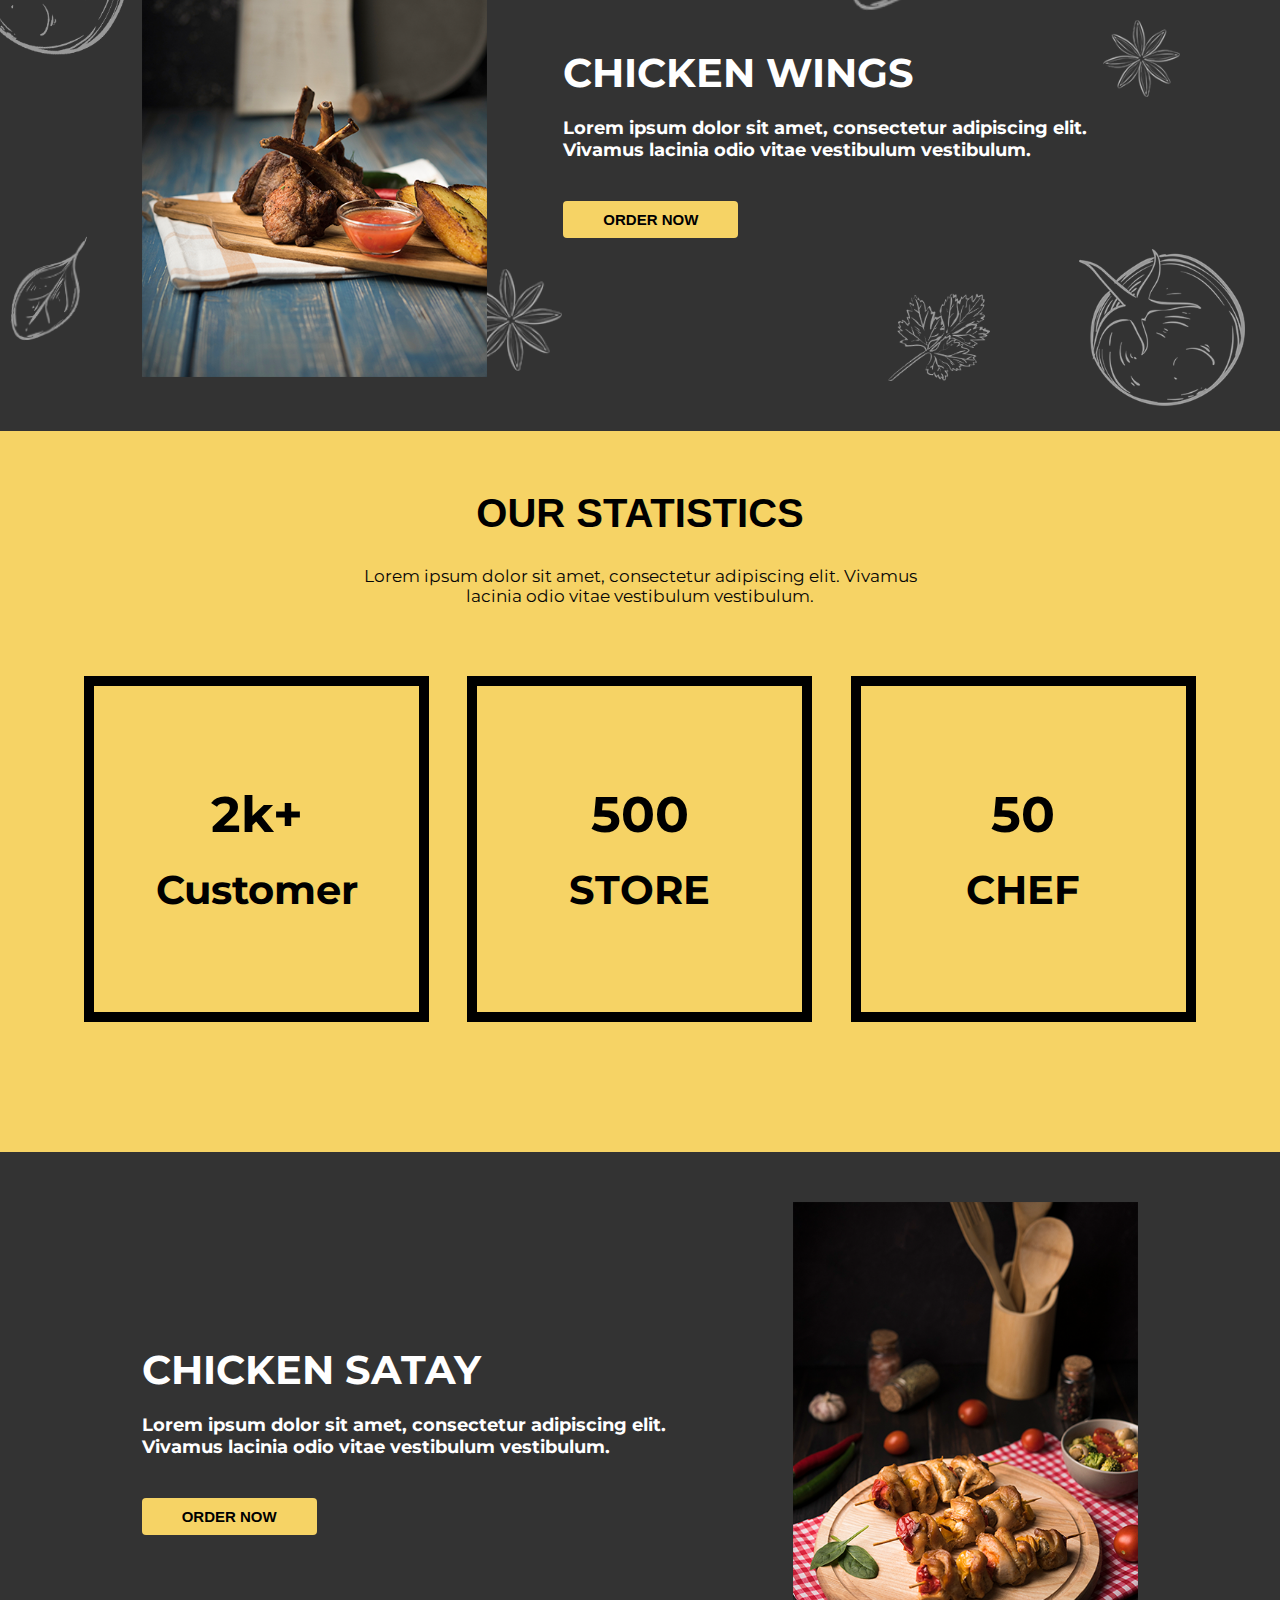
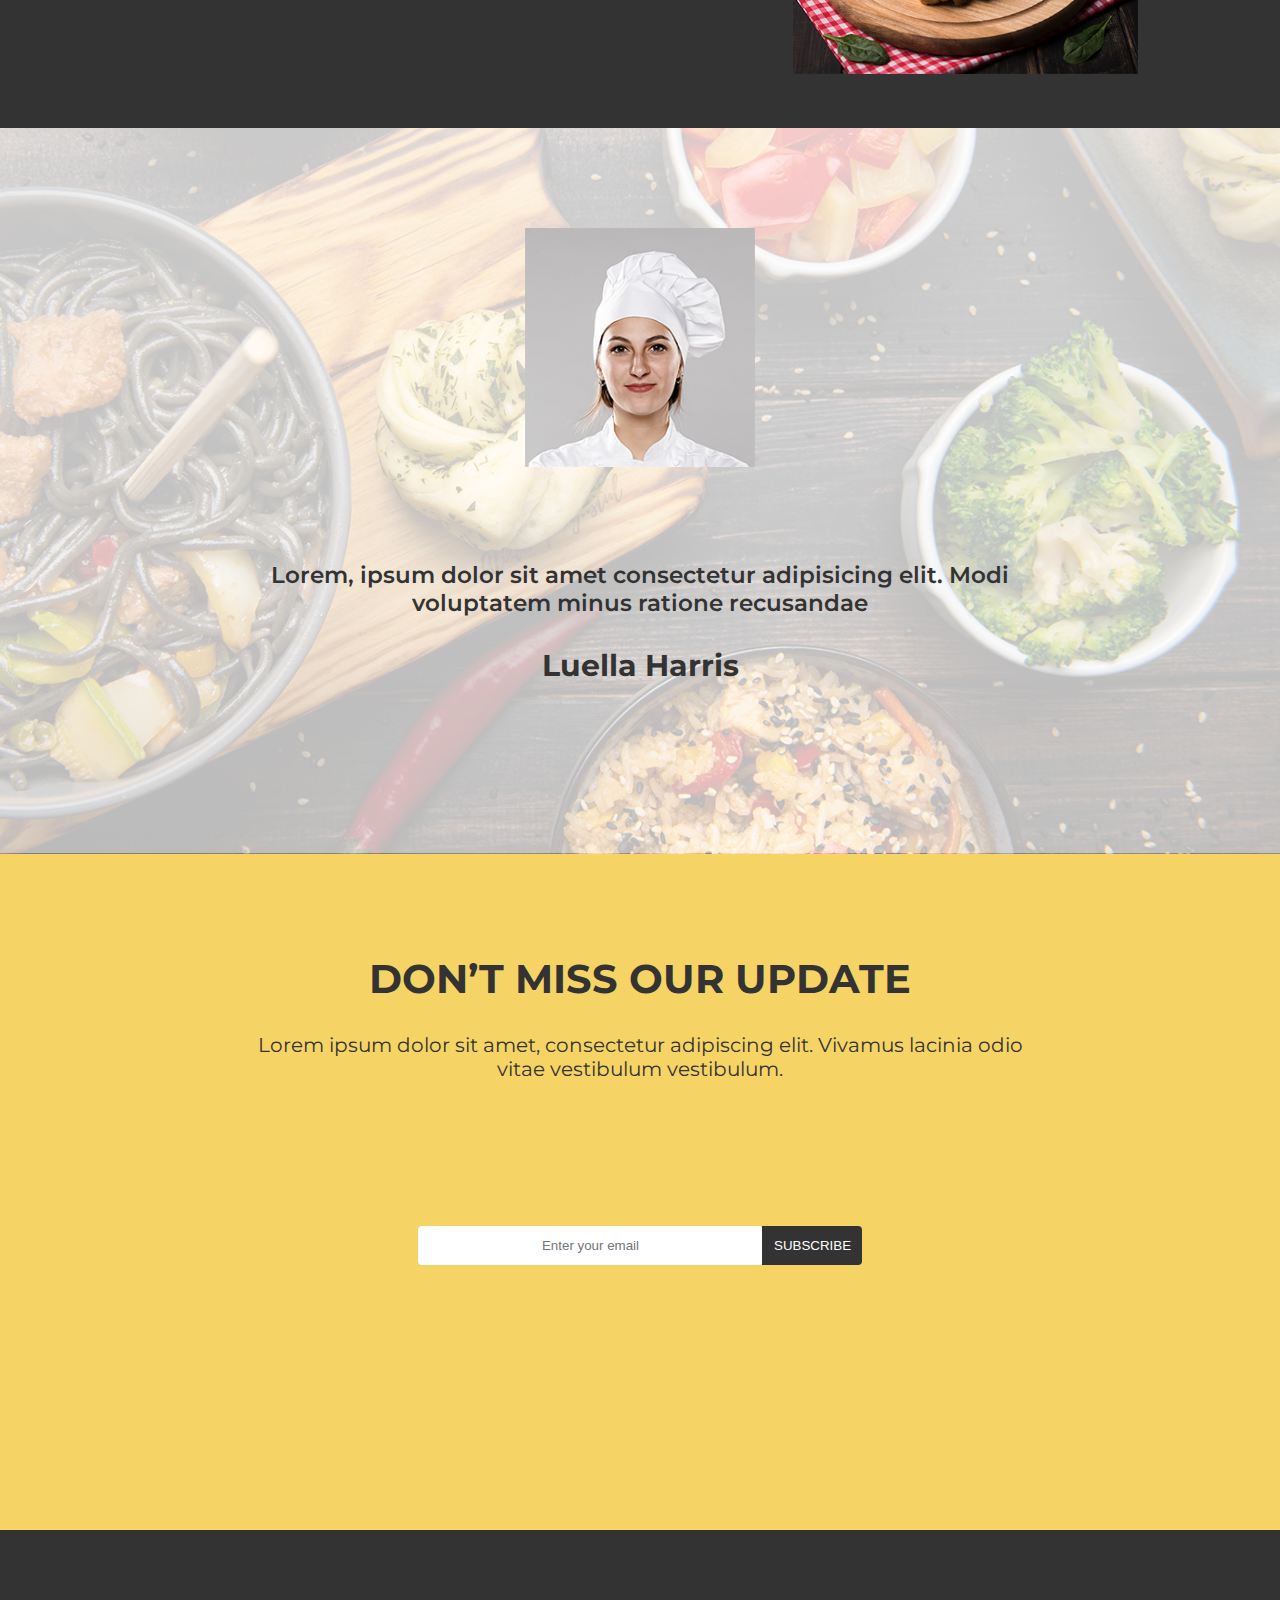
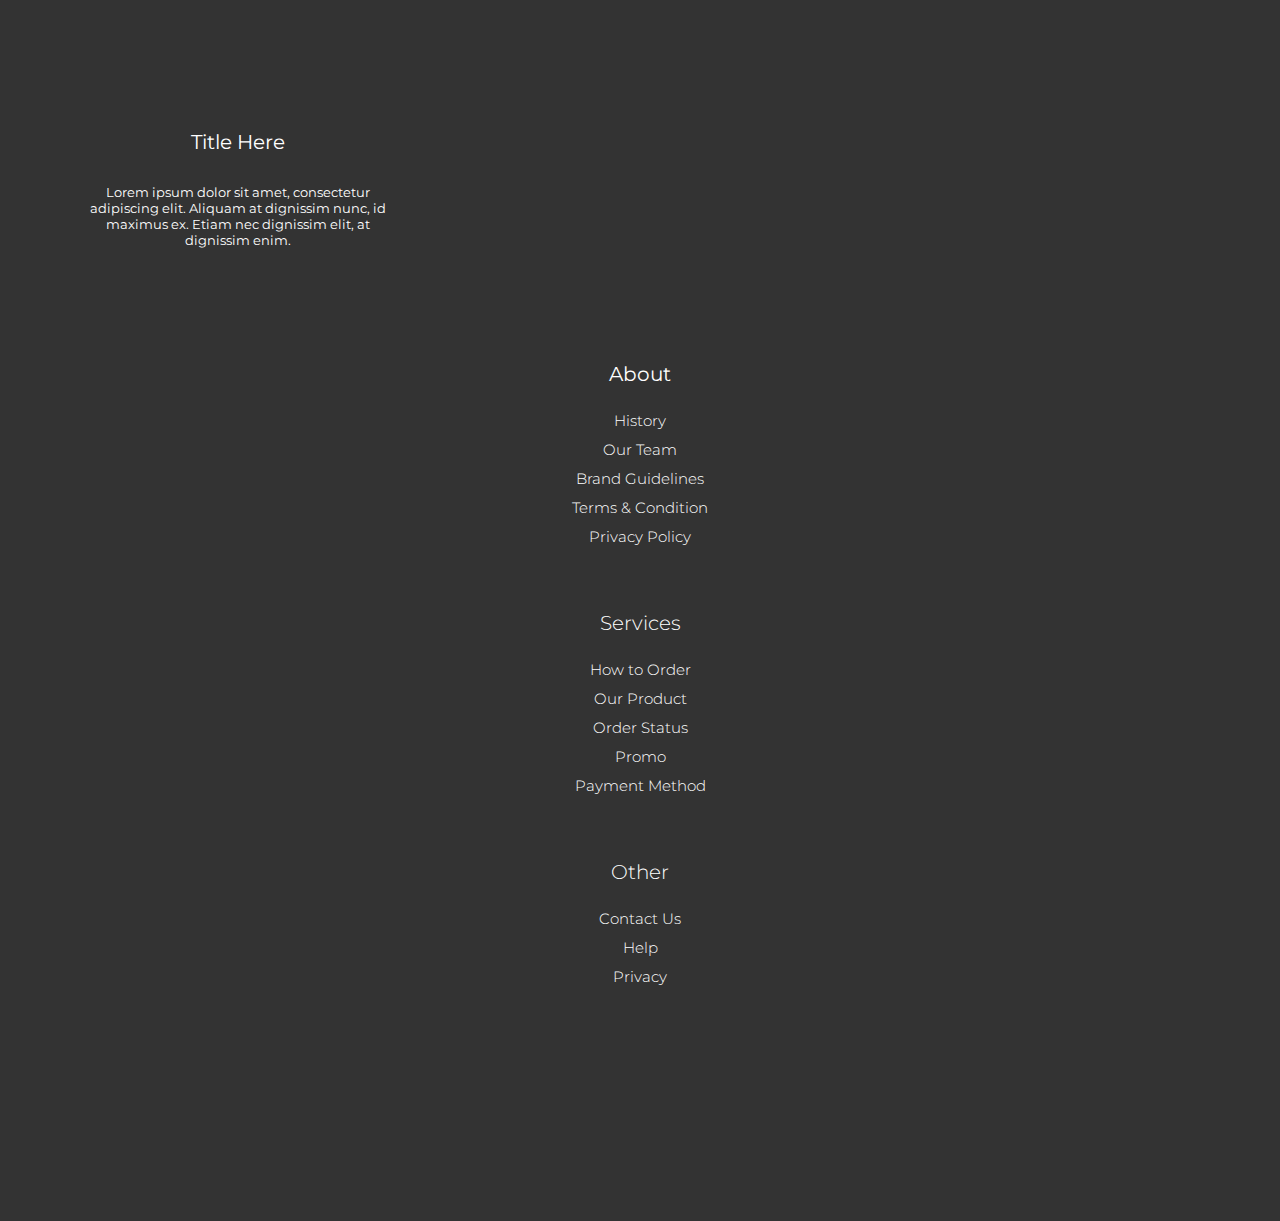
==== commit 7b76e564: "my-work-psd" ====
--- a/my-work/index.html
+++ b/my-work/index.html
@@ -80,11 +80,11 @@
                     </div>
                 </div>
             </div>
-            <div class="card">
+            <div class="s2-card-text card">
                 <div class="row jsc">
-                    <div class="col-30">
-                        <div>
-                            <img src="./img/card-1.png" alt="">
+                    <div class="col-30" >
+                        <div>
+                            <img class="s2-pos" src="./img/card-1.png" alt="">
                         </div>
                         <div>
                             <h3>Package I</h3>
@@ -172,6 +172,35 @@
                         </div>
                     </div>
                 </div>
+            </div>
+        </div>
+        <div class="sec-3-img1">
+            <div>
+                <img src="./img/sec3-pos1.png" class="s3-pos i-three-1" alt="">
+            </div>
+            <div>
+                <img src="./img/sec3-pos2.png" class="s3-pos i-three-2" alt="">
+            </div>
+            <div>
+                <img src="./img/sec3-pos3.png" class="s3-pos i-three-3" alt="">
+            </div>
+            <div>
+                <img src="./img/sec3-pos4.png" class="s3-pos i-three-4" alt="">
+            </div>
+            <div>
+                <img src="./img/sec3-pos5.png" class="s3-pos i-three-5" alt="">
+            </div>
+            <div>
+                <img src="./img/sec3-pos6.png" class="s3-pos i-three-6" alt="">
+            </div>
+            <div>
+                <img src="./img/sec3-pos7.png" class="s3-pos i-three-7" alt="">
+            </div>
+            <div>
+                <img src="./img/sec3-pos8.png" class="s3-pos i-three-8" alt="">
+            </div>
+            <div>
+                <img src="./img/sec3-pos9.png" class="s3-pos i-three-9" alt="">
             </div>
         </div>
     </section>
@@ -319,7 +348,7 @@
                             <i class="fa-brands fa-whatsapp"></i>
                         </div>
                     </div>
-                    <div class="sec-eight-col-60 row ">
+                    <div class="sec-eight-col-60 jsc">
                         <div class="col-30">
                             <div class="main-h2">
                                 <h2>About</h2>
--- a/my-work/style.css
+++ b/my-work/style.css
@@ -1,4 +1,4 @@
-*{
+* {
     margin: 0;
     padding: 0;
     box-sizing: border-box;
@@ -6,12 +6,12 @@
 
 /* section number one................................................. */
 
-.container{
+.container {
     width: 100%;
     margin: 0 auto;
 }
 
-.sec-one{
+.sec-one {
     background-image: linear-gradient(rgba(0, 0, 0, 0.455), rgba(0, 0, 0, 0.438)), url(../my-work/img/main-bg.png);
     background-repeat: no-repeat;
     background-size: cover;
@@ -19,82 +19,81 @@
     overflow: hidden;
 }
 
-.ali{
+.ali {
     align-items: center;
-    /* padding: 5px 0; */
-    /* line-height: 50px; */
-}
-.logo{
+}
+
+.logo {
     width: 100px;
-    
-}
-.logo img{
+
+}
+
+.logo img {
     width: 100%;
     /* vertical-align: middle; */
 }
 
-.row{
+.row {
     display: flex;
     flex-wrap: wrap;
 }
 
-.jsc{
+.jsc {
     justify-content: space-between;
-    /* justify-content: space-evenly; */
-}
-
-.link ul li{
+}
+
+.link ul li {
     display: inline-block;
     margin: 60px 0px 60px 80px;
 }
 
-.link ul li a{
+.link ul li a {
     color: white;
     text-decoration: none;
     font-family: sans-serif;
     font-size: 20px;
 }
 
-i{
+i {
     color: white;
     font-size: 20px;
 }
 
-.home-sec{
+.home-sec {
     padding: 80px 0 100px 0;
 }
 
-.main-home-text{
+.main-home-text {
     padding: 0 0 100px 0;
 }
-.main-home-text h1{
+
+.main-home-text h1 {
     text-align: center;
     text-transform: uppercase;
     font-size: 100px;
     font-family: sans-serif;
     color: white;
-    /* margin: 0 0 30px 0; */
-}
-.main-home-text p{
+}
+
+.main-home-text p {
     width: 50%;
     margin: 30px auto;
     text-align: center;
-    /* text-transform: uppercase; */
     font-size: 25px;
     font-weight: 400;
     font-family: 'Montserrat', sans-serif;
     color: white;
 }
 
-.order-now{
-    /* display: inline-block; */
-    /* margin: 0 auto; */
+.order-now {
     text-align: center;
 }
-.setup{
+
+.setup {
     padding-bottom: 20px;
 }
-.order-now button{
+
+.order-now button {
     border-radius: 4px;
     padding: 10px 40px;
     background-color: #f6d365;
@@ -106,114 +105,129 @@
 
 /* section number two................................. */
 
-.sec-two{
+.sec-two {
     background-color: #f6d365;
     position: relative;
     overflow: hidden;
 }
 
-.sec-two-main .sec-two-text h3{
+.sec-two-main .sec-two-text h3 {
     text-align: center;
     font-size: 65px;
     font-weight: 700;
     text-transform: uppercase;
     font-family: 'Montserrat', sans-serif;
 }
-.sec-two-text{
+
+.sec-two-text {
     padding: 50px 0;
 }
-.sec-two-text p{
+
+.sec-two-text p {
     width: 50%;
     margin: 20px auto;
     text-align: center;
-    /* text-transform: uppercase; */
     font-size: 25px;
     font-weight: 400;
     font-family: 'Montserrat', sans-serif;
     color: rgb(0, 0, 0);
 }
-.card .col-30{
+
+.card .col-30 {
     width: 100%;
     padding: 0 0 98px 0;
-    /* border: solid black; */
-}
-.card img{
+}
+
+.card img {
+    position: relative;
     width: 100%;
-}
-.card h3{
+    z-index: 100;
+}
+
+.card h3 {
     text-align: center;
     padding: 10px 0;
     font-size: 30px;
     font-family: 'Montserrat', sans-serif;
 }
-.card p{
+
+.card p {
     width: 70%;
     font-size: 20px;
     margin: 0 auto;
     text-align: center;
     font-family: 'Montserrat', sans-serif;
 }
+
 /* -----sec-two image positions----- */
-.s2-pos{
+.s2-pos {
     position: absolute;
 }
-.i-two-1{
+
+.i-two-1 {
     top: 40px;
     left: -70px;
 }
-.i-two-2{
+
+.i-two-2 {
     top: 25px;
     left: 250px;
 }
-.i-two-3{
+
+.i-two-3 {
     top: 30px;
     right: 300px;
 }
-.i-two-4{
+
+.i-two-4 {
     top: 40px;
     right: 50px;
 }
-.i-two-5{
-    /* z-index: -1; */
-    bottom: 50px;
-    left: 20px;
-}
-.i-two-6{
+
+.i-two-5 {
+    bottom: 80px;
+    left: 60px;
+}
+
+.i-two-6 {
     bottom: 25px;
     left: 450px;
 }
-.i-two-7{
+
+.i-two-7 {
     bottom: 30px;
     right: 450px;
 }
-.i-two-8{
+
+.i-two-8 {
     bottom: 40px;
     right: -80px;
 }
 
 /* section number three.............................. */
 
-.sec-three{
+.sec-three {
     background-color: #333333;
     padding: 50px 0;
     overflow: hidden;
-}
-
-.sec-three-main .col-30{
+    position: relative;
+}
+
+.sec-three-main .col-30 {
     width: 100%;
-    /* border: 1px solid white; */
-}
-
-.sec-three-main .col-50{
+}
+
+.sec-three-main .col-50 {
     width: 100%;
-    /* border: 1px solid white; */
-}
-
-.sec-three-main img{
+}
+
+.sec-three-main img {
     width: 100%;
-}
-
-.sec-three h4{
+    position: relative;
+    z-index: 100;
+}
+
+.sec-three h4 {
     font-size: 70px;
     text-transform: uppercase;
     color: white;
@@ -222,7 +236,7 @@
     margin: 20px 0;
 }
 
-.sec-three p{
+.sec-three p {
     width: 95%;
     color: white;
     font-size: 30px;
@@ -230,11 +244,11 @@
     margin: 20px 0;
 }
 
-.setup{
+.setup {
     padding: 20px 0;
 }
 
-.order-now-2 button{
+.order-now-2 button {
     border-radius: 4px;
     padding: 10px 40px;
     background-color: #f6d365;
@@ -244,86 +258,136 @@
     text-transform: uppercase;
 }
 
+/* Section three position part............ */
+
+.s3-pos {
+    position: absolute;
+}
+
+.i-three-1 {
+    top: 30px;
+    left: 30px;
+}
+
+.i-three-2 {
+    top: 40px;
+    left: 650px;
+}
+
+.i-three-3 {
+    top: 40px;
+    right: 450px;
+}
+
+.i-three-4 {
+    top: -120px;
+    right: -70px;
+}
+
+.i-three-5 {
+    bottom: 70px;
+    left: 80px;
+}
+
+.i-three-6 {
+    bottom: 150px;
+    left: 650px;
+}
+
+.i-three-7 {
+    bottom: 30px;
+    right: 450px;
+}
+
+.i-three-8 {
+    bottom: 50px;
+    right: 60px;
+    width: 10%;
+}
+
+.i-three-9 {
+    top: 200px;
+    right: 50px;
+}
+
+
 /* Section number four................................ */
 
-.sec-four{
+.sec-four {
     background-color: #f6d365;
     overflow: hidden;
 }
 
-.sec-four-main h5{
+.sec-four-main h5 {
     text-align: center;
     text-transform: uppercase;
     font-size: 50px;
     font-family: sans-serif;
-    color:  black;
-}
-
-.sec-four-main p{
+    color: black;
+}
+
+.sec-four-main p {
     width: 50%;
     margin: 30px auto;
     text-align: center;
-    /* text-transform: uppercase; */
     font-size: 25px;
     font-weight: 400;
     font-family: 'Montserrat', sans-serif;
     color: rgb(6, 6, 6);
 }
 
-.sec-four-card .col-30{
+.sec-four-card .col-30 {
     width: 100%;
     padding: 98px 0 98px 0;
     border: 10px solid black;
 }
 
-.sec-four-card .main-t{
+.sec-four-card .main-t {
     text-align: center;
-    /* padding: 10px 0; */
     font-size: 50px;
     font-family: 'Montserrat', sans-serif;
 }
-.sec-four-card .sub-t{
+
+.sec-four-card .sub-t {
     font-size: 40px;
-    padding: 20px 0 0 0 ;
-    /* margin: 0 auto; */
+    padding: 20px 0 0 0;
     text-align: center;
     font-family: 'Montserrat', sans-serif;
 }
 
-.sec-four-card{
+.sec-four-card {
     padding: 30px 0;
 }
 
-.padd-setup{
+.padd-setup {
     padding: 60px 0 90px 0;
 }
 
 /* section number five................................ */
 
-.sec-five{
+.sec-five {
     background-color: #333333;
     padding: 50px 0;
     overflow: hidden;
 }
 
-.sec-five-main .col-30{
+.sec-five-main .col-30 {
     width: 100%;
-    /* border: 1px solid white; */
-}
-
-.space{
+}
+
+.space {
     justify-content: space-evenly;
 }
-.sec-five-main .col-50{
+
+.sec-five-main .col-50 {
     width: 100%;
-    /* border: 1px solid white; */
-}
-
-.sec-five-main img{
+}
+
+.sec-five-main img {
     width: 100%;
 }
 
-.sec-five h6{
+.sec-five h6 {
     font-size: 70px;
     text-transform: uppercase;
     color: white;
@@ -332,7 +396,7 @@
     margin: 20px 0;
 }
 
-.sec-five p{
+.sec-five p {
     width: 95%;
     color: white;
     font-size: 30px;
@@ -340,11 +404,11 @@
     margin: 20px 0;
 }
 
-.setup{
+.setup {
     padding: 20px 0;
 }
 
-.order-now-2 button{
+.order-now-2 button {
     border-radius: 4px;
     padding: 10px 40px;
     background-color: #f6d365;
@@ -357,7 +421,7 @@
 
 /* section number six................................. */
 
-.main-part{
+.main-part {
     background-image: linear-gradient(rgba(255, 255, 255, 0.792), rgba(255, 255, 255, 0.732)), url(../my-work/img/main-bg.png);
     background-repeat: no-repeat;
     background-size: cover;
@@ -365,28 +429,27 @@
     overflow: hidden;
 }
 
-.image{
+.image {
     width: 30%;
     margin: 0 auto;
     padding: 100px 0 90px 0;
 }
 
-.image img{
+.image img {
     width: 100%;
 }
 
-.text-part p{
+.text-part p {
     width: 50%;
     margin: 0 auto;
     text-align: center;
-    /* text-transform: uppercase; */
     font-size: 25px;
     font-weight: 600;
     font-family: 'Montserrat', sans-serif;
     color: #333333;
 }
 
-.title-text h2{
+.title-text h2 {
     text-align: center;
     padding: 30px 0 100px 0;
     font-weight: bolder;
@@ -395,32 +458,32 @@
     color: #333333;
 }
 
-.title-padd{
+.title-padd {
     padding-bottom: 70px;
 }
 
 /* section number seven......................... */
 
-.sec-seven{
+.sec-seven {
     background-color: #f6d365;
     overflow: hidden;
 }
 
-.sec-seven-main{
+.sec-seven-main {
     padding: 100px 0;
 }
-.sec-seven-sub-text p{
+
+.sec-seven-sub-text p {
     width: 70%;
     margin: 0 auto;
     padding: 30px 0 80px 0;
     text-align: center;
-    /* text-transform: uppercase; */
     font-size: 25px;
     font-family: 'Montserrat', sans-serif;
     color: #333333;
 }
 
-.sec-seven-main-text h1{
+.sec-seven-main-text h1 {
     text-align: center;
     text-transform: uppercase;
     font-weight: bolder;
@@ -429,8 +492,7 @@
     color: #333333;
 }
 
-.input-box input{
-    /* display: inline-block; */
+.input-box input {
     width: 30%;
     padding: 12px;
     border-radius: 4px;
@@ -438,14 +500,14 @@
     border: none;
 }
 
-.input-box{
+.input-box {
     text-align: center;
     position: relative;
     padding: 0 0 100px 0;
     justify-content: center;
 }
 
-.input-box button{
+.input-box button {
     padding: 12px;
     margin-left: -5px;
     text-align: center;
@@ -456,198 +518,1327 @@
     border: none;
 }
 
-.padding{
+.padding {
     padding: 65px 0;
 }
 
 /* section number eight............................... */
 
-.sec-eight{
+.sec-eight {
     background-color: #333333;
     overflow: hidden;
 }
 
-.sec-eight-main{
+.sec-eight-main {
     color: white;
     padding: 100px 0;
 }
-.sec-eight-main .col-30{
-    width: 30%;
-}
-.sec-eight-col-60{
-    width: 60%;
-}
-.sec-eight-col-60 .col-30{
-    width: 30%;
-    /* justify-content: space-evenly; */
-}
-
-.sec-eight-main .col-30 h1{
+
+.sec-eight-main .col-30 {
+    width: 100%;
+}
+
+.sec-eight-col-60 {
+    width: 100%;
+}
+
+.sec-eight-col-60 .col-30 {
+    width: 100%;
+}
+
+.sec-eight-main .col-30 h1 {
     font-size: 30px;
     font-weight: 400;
     font-family: 'Montserrat', sans-serif;
 }
-.sec-eight-main .col-30 p{
+
+.sec-eight-main .col-30 p {
     padding: 30px 0;
     width: 85%;
     font-size: 18px;
     font-family: 'Montserrat', sans-serif;
 }
-.sec-eight-main .col-30 i{
+
+.sec-eight-main .col-30 i {
     font-size: 25px;
     display: inline-block;
     margin: 0 5px;
 }
 
-.sec-eight-col-60 .col-30 .main-h2 h2{
+.sec-eight-col-60 .col-30 .main-h2 h2 {
     font-size: 30px;
     font-weight: 400;
     font-family: 'Montserrat', sans-serif;
 }
-.sec-eight-col-60 .col-30 .sub-h2 h2{
+
+.sec-eight-col-60 .col-30 .sub-h2 h2 {
     font-size: 18px;
     font-weight: 300;
     padding: 5px 0;
     font-family: 'Montserrat', sans-serif;
 }
-.sub-h2{
+
+.sub-h2 {
     padding: 20px 0 0 0;
 }
 
-.padd-set{
+.padd-set {
     padding: 100px 0;
 }
 
-.sec-eight-col-60 .col-30 .main-h3 h3{
+.sec-eight-col-60 .col-30 .main-h3 h3 {
     font-size: 30px;
     font-weight: 300;
     font-family: 'Montserrat', sans-serif;
 }
-.sec-eight-col-60 .col-30 .sub-h3 h3{
+
+.sec-eight-col-60 .col-30 .sub-h3 h3 {
     font-size: 18px;
     font-weight: 300;
     padding: 5px 0;
     font-family: 'Montserrat', sans-serif;
 }
-.sub-h3{
+
+.sub-h3 {
     padding: 20px 0 0 0;
 }
 
-.sec-eight-col-60 .col-30 .main-h4 h4{
+.sec-eight-col-60 .col-30 .main-h4 h4 {
     font-size: 30px;
     font-weight: 300;
     font-family: 'Montserrat', sans-serif;
 }
-.sec-eight-col-60 .col-30 .sub-h4 h4{
+
+.sec-eight-col-60 .col-30 .sub-h4 h4 {
     font-size: 18px;
     font-weight: 300;
     padding: 5px 0;
     font-family: 'Montserrat', sans-serif;
 }
-.sub-h4{
+
+.sub-h4 {
     padding: 20px 0 0 0;
 }
 
 
 /* @media quary part............................................................................................ */
 
-@media(min-width:768px){
-    .container{
-        width: 718px;
-    }
-    .card .col-30{
+@media(min-width:320px) {
+    .container {
+        width: 270;
+    }
+
+    .card .col-30 {
+        width: 55%;
+        margin: 0 auto;
+    }
+
+    .main-home-text h1 {
+        font-size: 35px;
+    }
+
+    .main-home-text p {
+        width: 90%;
+        font-size: 13px;
+        font-weight: bold;
+    }
+
+    .sec-two-main .sec-two-text h3 {
+        font-size: 15px;
+    }
+
+    .sec-two-text p {
+        width: 90%;
+        font-size: 13px;
+        font-weight: bold;
+    }
+
+    .s2-card-text p {
+        width: 90%;
+        font-size: 10px;
+        font-weight: bold;
+    }
+
+    .sec-three-main .col-30 {
+        width: 30%;
+    }
+
+    .sec-three-main .col-50 {
+        width: 60%;
+    }
+
+    .sec-three-main h4 {
+        font-size: 15px;
+    }
+
+    .sec-three p {
+        width: 100%;
+        font-size: 10px;
+        font-weight: bold;
+    }
+
+    .sec-four-card .col-30 {
+        width: 80%;
+        margin: 10px auto;
+    }
+
+    .sec-four-main h5 {
+        font-size: 20px;
+    }
+
+    .sec-four-main p {
+        width: 90%;
+        font-size: 13px;
+    }
+
+    .sec-five-main .col-30 {
+        width: 30%;
+    }
+
+    .sec-five-main .col-50 {
+        width: 60%;
+    }
+
+    .sec-five-main h6 {
+        font-size: 15px;
+    }
+
+    .sec-five p {
+        width: 100%;
+        font-size: 10px;
+        font-weight: bold;
+    }
+
+    .sec-six .image {
+        width: 18%;
+    }
+
+    .sec-six .text-part p {
+        width: 90%;
+        font-size: 13px;
+    }
+
+    .sec-six .title-text h2 {
+        font-size: 20px;
+    }
+
+    .sec-seven-main-text h1 {
+        font-size: 20px;
+    }
+
+    .sec-seven-sub-text p {
+        width: 90%;
+        font-size: 13px;
+    }
+
+    .sec-eight-main .col-30 {
+        width: 100%;
+    }
+
+    .sec-eight-main .col-60 {
+        width: 70%;
+    }
+
+    .sec-eight-col-60 .col-30 {
+        width: 33%;
+        padding: 30px 0;
+        margin: 0 auto;
+        text-align: center;
+    }
+
+    .sec-eight-main .col-30 h1 {
+        font-size: 40px;
+        text-align: center;
+        font-weight: 400;
+        font-family: 'Montserrat', sans-serif;
+    }
+
+    .sec-eight-main .col-30 p {
+        text-align: center;
+        margin: 0 auto;
+        width: 65%;
+        font-size: 15px;
+    }
+
+    .sec-eight-main .logos {
+        display: block;
+        text-align: center;
+    }
+
+    .sec-eight-main .col-30 i {
+        font-size: 30px;
+        padding-bottom: 50px;
+    }
+
+    .sec-eight-col-60 .col-30 .main-h2 h2 {
+        font-size: 30px;
+    }
+
+    .sec-eight-col-60 .col-30 .sub-h2 h2 {
+        font-size: 20px;
+    }
+
+    .sec-eight-col-60 .col-30 .main-h3 h3 {
+        font-size: 30px;
+    }
+
+    .sec-eight-col-60 .col-30 .sub-h3 h3 {
+        font-size: 20px;
+    }
+
+    .sec-eight-col-60 .col-30 .main-h4 h4 {
+        font-size: 30px;
+    }
+
+    .sec-eight-col-60 .col-30 .sub-h4 h4 {
+        font-size: 20px;
+    }
+
+    /* @-----possitions............... */
+
+    .i-two-1 {
+        top: 20px;
+        left: -25px;
+        width: 20%;
+    }
+
+    .i-two-2 {
+        top: 16px;
+        left: 60px;
+        width: 12%;
+    }
+
+    .i-two-3 {
+        top: 16px;
+        right: 60px;
+        width: 12%;
+    }
+
+    .i-two-4 {
+        top: 20px;
+        right: 5px;
+        width: 16%;
+    }
+
+    .i-two-5 {
+        bottom: 20px;
+        left: 20px;
+        width: 20%;
+    }
+
+    .i-two-6 {
+        bottom: 25px;
+        left: 115px;
+        width: 13%;
+    }
+
+    .i-two-7 {
+        bottom: 25px;
+        right: 90px;
+        width: 13%;
+    }
+
+    .i-two-8 {
+        bottom: 25px;
+        right: -20px;
+        width: 20%;
+    }
+
+    .i-three-1 {
+        top: 20px;
+        left: -25px;
+        width: 20%;
+    }
+
+    .i-three-2 {
+        top: 16px;
+        left: 60px;
+        width: 12%;
+    }
+
+    .i-three-3 {
+        top: 16px;
+        right: 60px;
+        width: 12%;
+    }
+
+    .i-three-4 {
+        top: -10px;
+        right: -10px;
+        width: 16%;
+    }
+
+    .i-three-5 {
+        bottom: 20px;
+        left: 20px;
+        width: 20%;
+    }
+
+    .i-three-6 {
+        bottom: 25px;
+        left: 115px;
+        width: 13%;
+    }
+
+    .i-three-7 {
+        bottom: 25px;
+        right: 90px;
+        width: 13%;
+    }
+
+    .i-three-8 {
+        bottom: 25px;
+        right: -20px;
+        width: 20%;
+    }
+
+    .i-three-9 {
+        top: 65px;
+        right: 10px;
+        width: 13%;
+    }
+}
+
+
+@media(min-width:520px) {
+    .container {
+        width: 470;
+    }
+
+    .card .col-30 {
         width: 45%;
         margin: 0 auto;
     }
-    .sec-three-main .col-30{
-        width: 30%;
-    }
-    .sec-three-main .col-50{
+
+    .main-home-text h1 {
+        font-size: 45px;
+    }
+
+    .main-home-text p {
+        width: 75%;
+        font-size: 15px;
+        font-weight: 400;
+    }
+
+    .sec-two-main .sec-two-text h3 {
+        font-size: 20px;
+    }
+
+    .sec-two-text p {
+        width: 80%;
+        font-size: 15px;
+    }
+
+    .s2-card-text p {
+        width: 80%;
+        font-size: 13px;
+    }
+
+    .sec-three-main .col-30 {
+        width: 30%;
+    }
+
+    .sec-three-main .col-50 {
         width: 50%;
     }
-    .sec-four-card .col-30{
+
+    .sec-three-main h4 {
+        font-size: 20px;
+    }
+
+    .sec-three p {
+        width: 95%;
+        font-size: 10px;
+    }
+
+    .sec-four-card .col-30 {
         width: 45%;
-        margin: 20px auto;
-    }
-    .sec-five-main .col-30{
-        width: 30%;
-    }
-    .sec-five-main .col-50{
+        margin: 10px auto;
+    }
+
+    .sec-four-main h5 {
+        font-size: 30px;
+    }
+
+    .sec-four-main p {
+        width: 80%;
+        font-size: 15px;
+    }
+
+    .sec-five-main .col-30 {
+        width: 30%;
+    }
+
+    .sec-five-main .col-50 {
         width: 50%;
     }
-    .sec-eight-main .col-30{
-        width: 30%;
-    }
-    .sec-eight-main .col-60{
+
+    .sec-five-main h6 {
+        font-size: 20px;
+    }
+
+    .sec-five p {
+        width: 95%;
+        font-size: 10px;
+    }
+
+    .sec-six .image {
+        width: 18%;
+    }
+
+    .sec-six .text-part p {
+        width: 80%;
+        font-size: 15px;
+    }
+
+    .sec-six .title-text h2 {
+        font-size: 25px;
+    }
+
+    .sec-seven-main-text h1 {
+        font-size: 20px;
+    }
+
+    .sec-seven-sub-text p {
+        width: 80%;
+        font-size: 15px;
+    }
+
+    .sec-eight-main .col-30 {
+        width: 100%;
+    }
+
+    .sec-eight-main .col-60 {
         width: 60%;
     }
-    .sec-eight-col-60 .col-30{
-        width: 30%;
-    }
-}
-
-@media(min-width:992px){
-    .container{
+
+    .sec-eight-col-60 .col-30 {
+        width: 30%;
+    }
+
+    .sec-eight-main .col-30 h1 {
+        font-size: 40px;
+        text-align: center;
+        font-weight: 400;
+        font-family: 'Montserrat', sans-serif;
+    }
+
+    .sec-eight-main .col-30 p {
+        text-align: center;
+        margin: 0 auto;
+        width: 65%;
+        font-size: 15px;
+    }
+
+    .sec-eight-main .logos {
+        display: block;
+        text-align: center;
+    }
+
+    .sec-eight-main .col-30 i {
+        font-size: 30px;
+        padding-bottom: 50px;
+    }
+
+    .sec-eight-col-60 .col-30 .main-h2 h2 {
+        font-size: 20px;
+    }
+
+    .sec-eight-col-60 .col-30 .sub-h2 h2 {
+        font-size: 15px;
+    }
+
+    .sec-eight-col-60 .col-30 .main-h3 h3 {
+        font-size: 20px;
+    }
+
+    .sec-eight-col-60 .col-30 .sub-h3 h3 {
+        font-size: 15px;
+    }
+
+    .sec-eight-col-60 .col-30 .main-h4 h4 {
+        font-size: 20px;
+    }
+
+    .sec-eight-col-60 .col-30 .sub-h4 h4 {
+        font-size: 15px;
+    }
+
+    /* @-----possitions............... */
+
+    .i-two-1 {
+        top: 20px;
+        left: -30px;
+        width: 20%;
+    }
+
+    .i-two-2 {
+        top: 16px;
+        left: 95px;
+        width: 12%;
+    }
+
+    .i-two-3 {
+        top: 16px;
+        right: 95px;
+        width: 12%;
+    }
+
+    .i-two-4 {
+        top: 10px;
+        right: 5px;
+        width: 16%;
+    }
+
+    .i-two-5 {
+        bottom: 20px;
+        left: 20px;
+        width: 20%;
+    }
+
+    .i-two-6 {
+        bottom: 25px;
+        left: 160px;
+        width: 13%;
+    }
+
+    .i-two-7 {
+        bottom: 25px;
+        right: 150px;
+        width: 13%;
+    }
+
+    .i-two-8 {
+        bottom: 25px;
+        right: -20px;
+        width: 20%;
+    }
+
+    .i-three-1 {
+        top: 15px;
+        left: -25px;
+        width: 20%;
+    }
+
+    .i-three-2 {
+        top: 16px;
+        left: 180px;
+        width: 12%;
+    }
+
+    .i-three-3 {
+        top: 16px;
+        right: 150px;
+        width: 12%;
+    }
+
+    .i-three-4 {
+        top: -20px;
+        right: -20px;
+        width: 16%;
+    }
+
+    .i-three-5 {
+        bottom: 10px;
+        left: 10px;
+        width: 10%;
+    }
+
+    .i-three-6 {
+        bottom: 15px;
+        left: 180px;
+        width: 13%;
+    }
+
+    .i-three-7 {
+        bottom: 20px;
+        right: 130px;
+        width: 13%;
+    }
+
+    .i-three-8 {
+        bottom: 25px;
+        right: 5px;
+        width: 15%;
+    }
+
+    .i-three-9 {
+        top: 85px;
+        right: 10px;
+        width: 10%;
+    }
+}
+
+@media(min-width:768px) {
+    .container {
+        width: 718px;
+    }
+
+    .card .col-30 {
+        width: 45%;
+        margin: 0 auto;
+    }
+
+    .main-home-text h1 {
+        font-size: 55px;
+    }
+
+    .main-home-text p {
+        width: 65%;
+        font-size: 18px;
+        font-weight: 400;
+    }
+
+    .sec-two-main .sec-two-text h3 {
+        font-size: 30px;
+    }
+
+    .sec-two-text p {
+        width: 60%;
+        font-size: 15px;
+    }
+
+    .s2-card-text p {
+        width: 80%;
+        font-size: 15px;
+    }
+
+    .sec-three-main .col-30 {
+        width: 30%;
+    }
+
+    .sec-three-main .col-50 {
+        width: 50%;
+    }
+
+    .sec-three-main h4 {
+        font-size: 30px;
+    }
+
+    .sec-three p {
+        width: 95%;
+        font-size: 15px;
+    }
+
+    .sec-four-card .col-30 {
+        width: 45%;
+        margin: 10px auto;
+    }
+
+    .sec-four-main h5 {
+        font-size: 30px;
+    }
+
+    .sec-four-main p {
+        width: 60%;
+        font-size: 15px;
+    }
+
+    .sec-five-main .col-30 {
+        width: 30%;
+    }
+
+    .sec-five-main .col-50 {
+        width: 50%;
+    }
+
+    .sec-five-main h6 {
+        font-size: 30px;
+    }
+
+    .sec-five p {
+        width: 95%;
+        font-size: 15px;
+    }
+
+    .sec-six .image {
+        width: 18%;
+    }
+
+    .sec-six .text-part p {
+        width: 70%;
+        font-size: 18px;
+    }
+
+    .sec-six .title-text h2 {
+        font-size: 25px;
+    }
+
+    .sec-seven-main-text h1 {
+        font-size: 30px;
+    }
+
+    .sec-seven-sub-text p {
+        width: 70%;
+        font-size: 18px;
+    }
+
+    .sec-eight-main .col-30 {
+        width: 100%;
+    }
+
+    .sec-eight-main .col-60 {
+        width: 60%;
+    }
+
+    .sec-eight-col-60 .col-30 {
+        width: 30%;
+    }
+
+    .sec-eight-main .col-30 h1 {
+        font-size: 40px;
+        text-align: center;
+        font-weight: 400;
+        font-family: 'Montserrat', sans-serif;
+    }
+
+    .sec-eight-main .col-30 p {
+        text-align: center;
+        margin: 0 auto;
+        width: 65%;
+        font-size: 15px;
+    }
+
+    .sec-eight-main .logos {
+        display: block;
+        text-align: center;
+    }
+
+    .sec-eight-main .col-30 i {
+        font-size: 30px;
+        padding-bottom: 50px;
+    }
+
+
+    .sec-eight-col-60 .col-30 .main-h2 h2 {
+        font-size: 20px;
+    }
+
+    .sec-eight-col-60 .col-30 .sub-h2 h2 {
+        font-size: 15px;
+    }
+
+    .sec-eight-col-60 .col-30 .main-h3 h3 {
+        font-size: 20px;
+    }
+
+    .sec-eight-col-60 .col-30 .sub-h3 h3 {
+        font-size: 15px;
+    }
+
+    .sec-eight-col-60 .col-30 .main-h4 h4 {
+        font-size: 20px;
+    }
+
+    .sec-eight-col-60 .col-30 .sub-h4 h4 {
+        font-size: 15px;
+    }
+
+    /* @-----possitions............... */
+
+    .i-two-1 {
+        top: 20px;
+        left: -50px;
+        width: 20%;
+    }
+
+    .i-two-2 {
+        top: 16px;
+        left: 145px;
+        width: 10%;
+    }
+
+    .i-two-3 {
+        top: 16px;
+        right: 145px;
+        width: 10%;
+    }
+
+    .i-two-4 {
+        top: 10px;
+        right: 5px;
+        width: 16%;
+    }
+
+    .i-two-5 {
+        bottom: 20px;
+        left: 20px;
+        width: 20%;
+    }
+
+    .i-two-6 {
+        bottom: 20px;
+        left: 230px;
+        width: 10%;
+    }
+
+    .i-two-7 {
+        bottom: 20px;
+        right: 200px;
+        width: 13%;
+    }
+
+    .i-two-8 {
+        bottom: 25px;
+        right: -20px;
+        width: 20%;
+    }
+
+    .i-three-1 {
+        top: 15px;
+        left: -25px;
+        width: 20%;
+    }
+
+    .i-three-2 {
+        top: 16px;
+        left: 300px;
+        width: 10%;
+    }
+
+    .i-three-3 {
+        top: 16px;
+        right: 180px;
+        width: 10%;
+    }
+
+    .i-three-4 {
+        top: -20px;
+        right: -20px;
+        width: 16%;
+    }
+
+    .i-three-5 {
+        bottom: 10px;
+        left: 10px;
+        width: 15%;
+    }
+
+    .i-three-6 {
+        bottom: 15px;
+        left: 290px;
+        width: 10%;
+    }
+
+    .i-three-7 {
+        bottom: 20px;
+        right: 190px;
+        width: 10%;
+    }
+
+    .i-three-8 {
+        bottom: 25px;
+        right: 15px;
+        width: 15%;
+    }
+
+    .i-three-9 {
+        top: 125px;
+        right: 10px;
+        width: 8%;
+    }
+}
+
+@media(min-width:992px) {
+    .container {
         width: 942px;
     }
-    .card .col-30{
-        width: 30%;
-    }
-    .sec-three-main .col-30{
-        width: 30%;
-    }
-    .sec-three-main .col-50{
+
+    .main-home-text h1 {
+        font-size: 65px;
+    }
+
+    .main-home-text p {
+        width: 55%;
+        font-size: 20px;
+        font-weight: 400;
+    }
+
+    .card .col-30 {
+        width: 30%;
+    }
+
+    .sec-two-main .sec-two-text h3 {
+        font-size: 40px;
+    }
+
+    .sec-two-text p {
+        width: 60%;
+        font-size: 18px;
+    }
+
+    .s2-card-text p {
+        width: 80%;
+        font-size: 15px;
+    }
+
+    .sec-three-main .col-30 {
+        width: 30%;
+    }
+
+    .sec-three-main .col-50 {
         width: 50%;
     }
-    .sec-four-card .col-30{
-        width: 30%;
-    }
-    .sec-five-main .col-30{
-        width: 30%;
-    }
-    .sec-five-main .col-50{
+
+    .sec-three-main h4 {
+        font-size: 40px;
+    }
+
+    .sec-three p {
+        width: 95%;
+        font-size: 18px;
+    }
+
+    .sec-four-card .col-30 {
+        width: 30%;
+    }
+
+    .sec-five-main .col-30 {
+        width: 30%;
+    }
+
+    .sec-four-main h5 {
+        font-size: 40px;
+    }
+
+    .sec-four-main p {
         width: 50%;
-    }
-    .sec-eight-main .col-30{
-        width: 30%;
-    }
-    .sec-eight-main .col-60{
+        font-size: 17px;
+    }
+
+    .sec-five-main .col-50 {
+        width: 50%;
+    }
+
+    .sec-five-main h6 {
+        font-size: 40px;
+    }
+
+    .sec-five p {
+        width: 95%;
+        font-size: 18px;
+    }
+
+    .sec-six .image {
+        width: 20%;
+    }
+
+    .sec-six .text-part p {
+        width: 70%;
+        font-size: 23px;
+    }
+
+    .sec-six .title-text h2 {
+        font-size: 30px;
+    }
+
+    .sec-seven-main-text h1 {
+        font-size: 40px;
+    }
+
+    .sec-seven-sub-text p {
+        width: 70%;
+        font-size: 20px;
+    }
+
+    .sec-eight-main .col-30 {
+        width: 30%;
+    }
+
+    .sec-eight-main .col-60 {
         width: 60%;
     }
-    .sec-eight-col-60 .col-30{
-        width: 30%;
-    }
-}
-
-@media(min-width:1200px){
-    .container{
+
+    .sec-eight-col-60 .col-30 {
+        width: 30%;
+    }
+
+    .sec-eight-main .col-30 h1 {
+        font-size: 20px;
+        font-weight: 400;
+        font-family: 'Montserrat', sans-serif;
+    }
+
+    .sec-eight-main .col-30 p {
+        width: 90%;
+        font-size: 13px;
+    }
+
+    .sec-eight-main .col-30 i {
+        font-size: 20px;
+    }
+
+    .sec-eight-col-60 .col-30 .main-h2 h2 {
+        font-size: 20px;
+    }
+
+    .sec-eight-col-60 .col-30 .sub-h2 h2 {
+        font-size: 15px;
+    }
+
+    .sec-eight-col-60 .col-30 .main-h3 h3 {
+        font-size: 20px;
+    }
+
+    .sec-eight-col-60 .col-30 .sub-h3 h3 {
+        font-size: 15px;
+    }
+
+    .sec-eight-col-60 .col-30 .main-h4 h4 {
+        font-size: 20px;
+    }
+
+    .sec-eight-col-60 .col-30 .sub-h4 h4 {
+        font-size: 15px;
+    }
+
+    /* @-----possitions............... */
+
+    .i-two-1 {
+        top: 20px;
+        left: -60px;
+        width: 20%;
+    }
+
+    .i-two-2 {
+        top: 16px;
+        left: 205px;
+        width: 10%;
+    }
+
+    .i-two-3 {
+        top: 16px;
+        right: 195px;
+        width: 10%;
+    }
+
+    .i-two-4 {
+        top: 10px;
+        right: 5px;
+        width: 16%;
+    }
+
+    .i-two-5 {
+        bottom: 20px;
+        left: 20px;
+        width: 15%;
+    }
+
+    .i-two-6 {
+        bottom: 20px;
+        left: 290px;
+        width: 10%;
+    }
+
+    .i-two-7 {
+        bottom: 20px;
+        right: 290px;
+        width: 10%;
+    }
+
+    .i-two-8 {
+        bottom: 25px;
+        right: -70px;
+        width: 20%;
+    }
+
+    .i-three-1 {
+        top: 15px;
+        left: -25px;
+        width: 15%;
+    }
+
+    .i-three-2 {
+        top: 16px;
+        left: 390px;
+        width: 8%;
+    }
+
+    .i-three-3 {
+        top: 16px;
+        right: 240px;
+        width: 8%;
+    }
+
+    .i-three-4 {
+        top: -60px;
+        right: -30px;
+        width: 16%;
+    }
+
+    .i-three-5 {
+        bottom: 70px;
+        left: 10px;
+        width: 8%;
+    }
+
+    .i-three-6 {
+        bottom: 15px;
+        left: 380px;
+        width: 10%;
+    }
+
+    .i-three-7 {
+        bottom: 20px;
+        right: 240px;
+        width: 10%;
+    }
+
+    .i-three-8 {
+        bottom: 25px;
+        right: 35px;
+        width: 15%;
+    }
+
+    .i-three-9 {
+        top: 125px;
+        right: 50px;
+        width: 6%;
+    }
+}
+
+@media(min-width:1200px) {
+    .container {
         width: 1150px;
     }
-    .card .col-30{
-        width: 30%;
-    }
-    .sec-three-main .col-30{
-        width: 30%;
-    }
-    .sec-three-main .col-50{
+
+    .card .col-30 {
+        width: 30%;
+    }
+
+    .sec-three-main .col-30 {
+        width: 30%;
+    }
+
+    .sec-three-main .col-50 {
         width: 50%;
     }
-    .sec-four-card .col-30{
-        width: 30%;
-    }
-    .sec-five-main .col-30{
-        width: 30%;
-    }
-    .sec-five-main .col-50{
+
+    .sec-four-card .col-30 {
+        width: 30%;
+    }
+
+    .sec-five-main .col-30 {
+        width: 30%;
+    }
+
+    .sec-five-main .col-50 {
         width: 50%;
     }
-    .sec-eight-main .col-30{
-        width: 30%;
-    }
-    .sec-eight-main .col-60{
+
+    .sec-eight-main .col-30 {
+        width: 30%;
+    }
+
+    .sec-eight-main .col-60 {
         width: 60%;
     }
-    .sec-eight-col-60 .col-30{
-        width: 30%;
+
+    .sec-eight-col-60 .col-30 {
+        width: 30%;
+    }
+
+    /* @---------position part............. */
+    
+    .i-two-1 {
+        top: 20px;
+        left: -60px;
+        width: 15%;
+    }
+
+    .i-two-2 {
+        top: 16px;
+        left: 205px;
+        width: 8%;
+    }
+
+    .i-two-3 {
+        top: 16px;
+        right: 285px;
+        width: 8%;
+    }
+
+    .i-two-4 {
+        top: 10px;
+        right: 30px;
+        width: 16%;
+    }
+
+    .i-two-5 {
+        bottom: 20px;
+        left: 20px;
+        width: 13%;
+    }
+
+    .i-two-6 {
+        bottom: 20px;
+        left: 350px;
+        width: 8%;
+    }
+
+    .i-two-7 {
+        bottom: 20px;
+        right: 350px;
+        width: 8%;
+    }
+
+    .i-two-8 {
+        bottom: 25px;
+        right: -70px;
+        width: 15%;
+    }
+
+    .i-three-1 {
+        top: 15px;
+        left: -25px;
+        width: 12%;
+    }
+
+    .i-three-2 {
+        top: 16px;
+        left: 470px;
+        width: 8%;
+    }
+
+    .i-three-3 {
+        top: 16px;
+        right: 330px;
+        width: 8%;
+    }
+
+    .i-three-4 {
+        top: -80px;
+        right: -30px;
+        width: 15%;
+    }
+
+    .i-three-5 {
+        bottom: 90px;
+        left: 10px;
+        width: 6%;
+    }
+
+    .i-three-6 {
+        bottom: 60px;
+        left: 460px;
+        width: 8%;
+    }
+
+    .i-three-7 {
+        bottom: 50px;
+        right: 290px;
+        width: 8%;
+    }
+
+    .i-three-8 {
+        bottom: 25px;
+        right: 35px;
+        width: 13%;
+    }
+
+    .i-three-9 {
+        top: 165px;
+        right: 100px;
+        width: 6%;
     }
 }